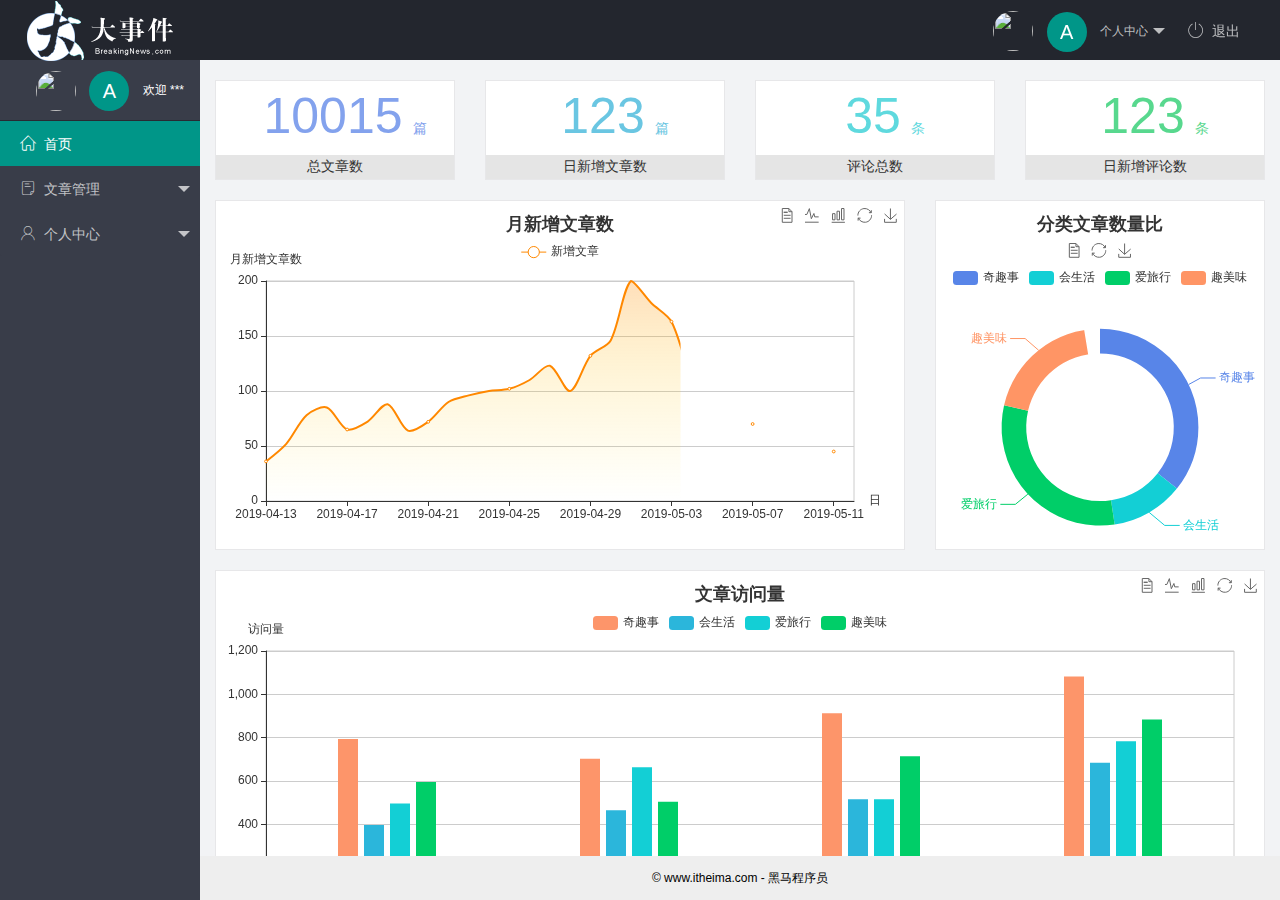
==== index.html @ 40bdc954 "init project" ====
<!DOCTYPE html>
<html lang="en">
  <head>
    <meta charset="UTF-8" />
    <meta name="viewport" content="width=device-width, initial-scale=1.0" />
    <title>后台主页</title>
    <!-- 导入 layui 的样式表 -->
    <link rel="stylesheet" href="/assets/lib/layui/css/layui.css" />
    <!-- 导入第三方图标库 -->
    <link rel="stylesheet" href="/assets/fonts/iconfont.css" />
    <!-- 导入自己的样式表 -->
    <link rel="stylesheet" href="/assets/css/index.css" />
  </head>
  <body class="layui-layout-body">
    <div class="layui-layout layui-layout-admin">
      <div class="layui-header">
        <div class="layui-logo">
          <img src="/assets/images/logo.png" alt="" />
        </div>
        <!-- 头部区域（可配合layui已有的水平导航） -->
        <ul class="layui-nav layui-layout-right">
          <li class="layui-nav-item">
            <a href="javascript:;" class="userinfo">
              <img src="http://t.cn/RCzsdCq" class="layui-nav-img" />
              <span class="text-avatar">A</span>
              个人中心
            </a>
            <dl class="layui-nav-child">
              <dd><a href="">基本资料</a></dd>
              <dd><a href="">更换头像</a></dd>
              <dd><a href="">重置密码</a></dd>
            </dl>
          </li>
          <li class="layui-nav-item">
            <a href=""><span class="iconfont icon-tuichu"></span>退出</a>
          </li>
        </ul>
      </div>

      <div class="layui-side layui-bg-black">
        <div class="layui-side-scroll">
          <div class="userinfo">
            <img src="http://t.cn/RCzsdCq" class="layui-nav-img" />
            <span class="text-avatar">A</span>
            <span id="welcome">欢迎 ***</span>
          </div>
          <!-- 左侧导航区域（可配合layui已有的垂直导航） -->
          <ul class="layui-nav layui-nav-tree" lay-shrink="all">
            <li class="layui-nav-item layui-this">
              <a href="/home/dashboard.html" target="fm"><span class="iconfont icon-home"></span>首页</a>
            </li>
            <li class="layui-nav-item">
              <a class="" href="javascript:;"><span class="iconfont icon-16"></span>文章管理</a>
              <dl class="layui-nav-child">
                <dd>
                  <a href="javascript:;"><i class="layui-icon layui-icon-app"></i>文章类别</a>
                </dd>
                <dd>
                  <a href="javascript:;"><i class="layui-icon layui-icon-app"></i>文章列表</a>
                </dd>
                <dd>
                  <a href="javascript:;"><i class="layui-icon layui-icon-app"></i>发布文章</a>
                </dd>
              </dl>
            </li>
            <li class="layui-nav-item">
              <a href="javascript:;"><span class="iconfont icon-user"></span>个人中心</a>
              <dl class="layui-nav-child">
                <dd>
                  <a href="javascript:;"><i class="layui-icon layui-icon-app"></i>基本资料</a>
                </dd>
                <dd>
                  <a href="javascript:;"><i class="layui-icon layui-icon-app"></i>更换头像</a>
                </dd>
                <dd>
                  <a href="javascript:;"><i class="layui-icon layui-icon-app"></i>重置密码</a>
                </dd>
              </dl>
            </li>
          </ul>
        </div>
      </div>

      <div class="layui-body">
        <!-- 内容主体区域 -->
        <iframe name="fm" src="/home/dashboard.html" frameborder="0"></iframe>
      </div>

      <div class="layui-footer">
        <!-- 底部固定区域 -->
        © www.itheima.com - 黑马程序员
      </div>
    </div>
    <!-- 导入 layui 的JS文件 -->
    <script src="/assets/lib/layui/layui.all.js"></script>
  </body>
</html>
---- assets/lib/layui/css/layui.css ----
/** layui-v2.5.5 MIT License By https://www.layui.com */
 .layui-inline,img{display:inline-block;vertical-align:middle}h1,h2,h3,h4,h5,h6{font-weight:400}.layui-edge,.layui-header,.layui-inline,.layui-main{position:relative}.layui-body,.layui-edge,.layui-elip{overflow:hidden}.layui-btn,.layui-edge,.layui-inline,img{vertical-align:middle}.layui-btn,.layui-disabled,.layui-icon,.layui-unselect{-moz-user-select:none;-webkit-user-select:none;-ms-user-select:none}.layui-elip,.layui-form-checkbox span,.layui-form-pane .layui-form-label{text-overflow:ellipsis;white-space:nowrap}.layui-breadcrumb,.layui-tree-btnGroup{visibility:hidden}blockquote,body,button,dd,div,dl,dt,form,h1,h2,h3,h4,h5,h6,input,li,ol,p,pre,td,textarea,th,ul{margin:0;padding:0;-webkit-tap-highlight-color:rgba(0,0,0,0)}a:active,a:hover{outline:0}img{border:none}li{list-style:none}table{border-collapse:collapse;border-spacing:0}h4,h5,h6{font-size:100%}button,input,optgroup,option,select,textarea{font-family:inherit;font-size:inherit;font-style:inherit;font-weight:inherit;outline:0}pre{white-space:pre-wrap;white-space:-moz-pre-wrap;white-space:-pre-wrap;white-space:-o-pre-wrap;word-wrap:break-word}body{line-height:24px;font:14px Helvetica Neue,Helvetica,PingFang SC,Tahoma,Arial,sans-serif}hr{height:1px;margin:10px 0;border:0;clear:both}a{color:#333;text-decoration:none}a:hover{color:#777}a cite{font-style:normal;*cursor:pointer}.layui-border-box,.layui-border-box *{box-sizing:border-box}.layui-box,.layui-box *{box-sizing:content-box}.layui-clear{clear:both;*zoom:1}.layui-clear:after{content:'\20';clear:both;*zoom:1;display:block;height:0}.layui-inline{*display:inline;*zoom:1}.layui-edge{display:inline-block;width:0;height:0;border-width:6px;border-style:dashed;border-color:transparent}.layui-edge-top{top:-4px;border-bottom-color:#999;border-bottom-style:solid}.layui-edge-right{border-left-color:#999;border-left-style:solid}.layui-edge-bottom{top:2px;border-top-color:#999;border-top-style:solid}.layui-edge-left{border-right-color:#999;border-right-style:solid}.layui-disabled,.layui-disabled:hover{color:#d2d2d2!important;cursor:not-allowed!important}.layui-circle{border-radius:100%}.layui-show{display:block!important}.layui-hide{display:none!important}@font-face{font-family:layui-icon;src:url(../font/iconfont.eot?v=250);src:url(../font/iconfont.eot?v=250#iefix) format('embedded-opentype'),url(../font/iconfont.woff2?v=250) format('woff2'),url(../font/iconfont.woff?v=250) format('woff'),url(../font/iconfont.ttf?v=250) format('truetype'),url(../font/iconfont.svg?v=250#layui-icon) format('svg')}.layui-icon{font-family:layui-icon!important;font-size:16px;font-style:normal;-webkit-font-smoothing:antialiased;-moz-osx-font-smoothing:grayscale}.layui-icon-reply-fill:before{content:"\e611"}.layui-icon-set-fill:before{content:"\e614"}.layui-icon-menu-fill:before{content:"\e60f"}.layui-icon-search:before{content:"\e615"}.layui-icon-share:before{content:"\e641"}.layui-icon-set-sm:before{content:"\e620"}.layui-icon-engine:before{content:"\e628"}.layui-icon-close:before{content:"\1006"}.layui-icon-close-fill:before{content:"\1007"}.layui-icon-chart-screen:before{content:"\e629"}.layui-icon-star:before{content:"\e600"}.layui-icon-circle-dot:before{content:"\e617"}.layui-icon-chat:before{content:"\e606"}.layui-icon-release:before{content:"\e609"}.layui-icon-list:before{content:"\e60a"}.layui-icon-chart:before{content:"\e62c"}.layui-icon-ok-circle:before{content:"\1005"}.layui-icon-layim-theme:before{content:"\e61b"}.layui-icon-table:before{content:"\e62d"}.layui-icon-right:before{content:"\e602"}.layui-icon-left:before{content:"\e603"}.layui-icon-cart-simple:before{content:"\e698"}.layui-icon-face-cry:before{content:"\e69c"}.layui-icon-face-smile:before{content:"\e6af"}.layui-icon-survey:before{content:"\e6b2"}.layui-icon-tree:before{content:"\e62e"}.layui-icon-upload-circle:before{content:"\e62f"}.layui-icon-add-circle:before{content:"\e61f"}.layui-icon-download-circle:before{content:"\e601"}.layui-icon-templeate-1:before{content:"\e630"}.layui-icon-util:before{content:"\e631"}.layui-icon-face-surprised:before{content:"\e664"}.layui-icon-edit:before{content:"\e642"}.layui-icon-speaker:before{content:"\e645"}.layui-icon-down:before{content:"\e61a"}.layui-icon-file:before{content:"\e621"}.layui-icon-layouts:before{content:"\e632"}.layui-icon-rate-half:before{content:"\e6c9"}.layui-icon-add-circle-fine:before{content:"\e608"}.layui-icon-prev-circle:before{content:"\e633"}.layui-icon-read:before{content:"\e705"}.layui-icon-404:before{content:"\e61c"}.layui-icon-carousel:before{content:"\e634"}.layui-icon-help:before{content:"\e607"}.layui-icon-code-circle:before{content:"\e635"}.layui-icon-water:before{content:"\e636"}.layui-icon-username:before{content:"\e66f"}.layui-icon-find-fill:before{content:"\e670"}.layui-icon-about:before{content:"\e60b"}.layui-icon-location:before{content:"\e715"}.layui-icon-up:before{content:"\e619"}.layui-icon-pause:before{content:"\e651"}.layui-icon-date:before{content:"\e637"}.layui-icon-layim-uploadfile:before{content:"\e61d"}.layui-icon-delete:before{content:"\e640"}.layui-icon-play:before{content:"\e652"}.layui-icon-top:before{content:"\e604"}.layui-icon-friends:before{content:"\e612"}.layui-icon-refresh-3:before{content:"\e9aa"}.layui-icon-ok:before{content:"\e605"}.layui-icon-layer:before{content:"\e638"}.layui-icon-face-smile-fine:before{content:"\e60c"}.layui-icon-dollar:before{content:"\e659"}.layui-icon-group:before{content:"\e613"}.layui-icon-layim-download:before{content:"\e61e"}.layui-icon-picture-fine:before{content:"\e60d"}.layui-icon-link:before{content:"\e64c"}.layui-icon-diamond:before{content:"\e735"}.layui-icon-log:before{content:"\e60e"}.layui-icon-rate-solid:before{content:"\e67a"}.layui-icon-fonts-del:before{content:"\e64f"}.layui-icon-unlink:before{content:"\e64d"}.layui-icon-fonts-clear:before{content:"\e639"}.layui-icon-triangle-r:before{content:"\e623"}.layui-icon-circle:before{content:"\e63f"}.layui-icon-radio:before{content:"\e643"}.layui-icon-align-center:before{content:"\e647"}.layui-icon-align-right:before{content:"\e648"}.layui-icon-align-left:before{content:"\e649"}.layui-icon-loading-1:before{content:"\e63e"}.layui-icon-return:before{content:"\e65c"}.layui-icon-fonts-strong:before{content:"\e62b"}.layui-icon-upload:before{content:"\e67c"}.layui-icon-dialogue:before{content:"\e63a"}.layui-icon-video:before{content:"\e6ed"}.layui-icon-headset:before{content:"\e6fc"}.layui-icon-cellphone-fine:before{content:"\e63b"}.layui-icon-add-1:before{content:"\e654"}.layui-icon-face-smile-b:before{content:"\e650"}.layui-icon-fonts-html:before{content:"\e64b"}.layui-icon-form:before{content:"\e63c"}.layui-icon-cart:before{content:"\e657"}.layui-icon-camera-fill:before{content:"\e65d"}.layui-icon-tabs:before{content:"\e62a"}.layui-icon-fonts-code:before{content:"\e64e"}.layui-icon-fire:before{content:"\e756"}.layui-icon-set:before{content:"\e716"}.layui-icon-fonts-u:before{content:"\e646"}.layui-icon-triangle-d:before{content:"\e625"}.layui-icon-tips:before{content:"\e702"}.layui-icon-picture:before{content:"\e64a"}.layui-icon-more-vertical:before{content:"\e671"}.layui-icon-flag:before{content:"\e66c"}.layui-icon-loading:before{content:"\e63d"}.layui-icon-fonts-i:before{content:"\e644"}.layui-icon-refresh-1:before{content:"\e666"}.layui-icon-rmb:before{content:"\e65e"}.layui-icon-home:before{content:"\e68e"}.layui-icon-user:before{content:"\e770"}.layui-icon-notice:before{content:"\e667"}.layui-icon-login-weibo:before{content:"\e675"}.layui-icon-voice:before{content:"\e688"}.layui-icon-upload-drag:before{content:"\e681"}.layui-icon-login-qq:before{content:"\e676"}.layui-icon-snowflake:before{content:"\e6b1"}.layui-icon-file-b:before{content:"\e655"}.layui-icon-template:before{content:"\e663"}.layui-icon-auz:before{content:"\e672"}.layui-icon-console:before{content:"\e665"}.layui-icon-app:before{content:"\e653"}.layui-icon-prev:before{content:"\e65a"}.layui-icon-website:before{content:"\e7ae"}.layui-icon-next:before{content:"\e65b"}.layui-icon-component:before{content:"\e857"}.layui-icon-more:before{content:"\e65f"}.layui-icon-login-wechat:before{content:"\e677"}.layui-icon-shrink-right:before{content:"\e668"}.layui-icon-spread-left:before{content:"\e66b"}.layui-icon-camera:before{content:"\e660"}.layui-icon-note:before{content:"\e66e"}.layui-icon-refresh:before{content:"\e669"}.layui-icon-female:before{content:"\e661"}.layui-icon-male:before{content:"\e662"}.layui-icon-password:before{content:"\e673"}.layui-icon-senior:before{content:"\e674"}.layui-icon-theme:before{content:"\e66a"}.layui-icon-tread:before{content:"\e6c5"}.layui-icon-praise:before{content:"\e6c6"}.layui-icon-star-fill:before{content:"\e658"}.layui-icon-rate:before{content:"\e67b"}.layui-icon-template-1:before{content:"\e656"}.layui-icon-vercode:before{content:"\e679"}.layui-icon-cellphone:before{content:"\e678"}.layui-icon-screen-full:before{content:"\e622"}.layui-icon-screen-restore:before{content:"\e758"}.layui-icon-cols:before{content:"\e610"}.layui-icon-export:before{content:"\e67d"}.layui-icon-print:before{content:"\e66d"}.layui-icon-slider:before{content:"\e714"}.layui-icon-addition:before{content:"\e624"}.layui-icon-subtraction:before{content:"\e67e"}.layui-icon-service:before{content:"\e626"}.layui-icon-transfer:before{content:"\e691"}.layui-main{width:1140px;margin:0 auto}.layui-header{z-index:1000;height:60px}.layui-header a:hover{transition:all .5s;-webkit-transition:all .5s}.layui-side{position:fixed;left:0;top:0;bottom:0;z-index:999;width:200px;overflow-x:hidden}.layui-side-scroll{position:relative;width:220px;height:100%;overflow-x:hidden}.layui-body{position:absolute;left:200px;right:0;top:0;bottom:0;z-index:998;width:auto;overflow-y:auto;box-sizing:border-box}.layui-layout-body{overflow:hidden}.layui-layout-admin .layui-header{background-color:#23262E}.layui-layout-admin .layui-side{top:60px;width:200px;overflow-x:hidden}.layui-layout-admin .layui-body{position:fixed;top:60px;bottom:44px}.layui-layout-admin .layui-main{width:auto;margin:0 15px}.layui-layout-admin .layui-footer{position:fixed;left:200px;right:0;bottom:0;height:44px;line-height:44px;padding:0 15px;background-color:#eee}.layui-layout-admin .layui-logo{position:absolute;left:0;top:0;width:200px;height:100%;line-height:60px;text-align:center;color:#009688;font-size:16px}.layui-layout-admin .layui-header .layui-nav{background:0 0}.layui-layout-left{position:absolute!important;left:200px;top:0}.layui-layout-right{position:absolute!important;right:0;top:0}.layui-container{position:relative;margin:0 auto;padding:0 15px;box-sizing:border-box}.layui-fluid{position:relative;margin:0 auto;padding:0 15px}.layui-row:after,.layui-row:before{content:'';display:block;clear:both}.layui-col-lg1,.layui-col-lg10,.layui-col-lg11,.layui-col-lg12,.layui-col-lg2,.layui-col-lg3,.layui-col-lg4,.layui-col-lg5,.layui-col-lg6,.layui-col-lg7,.layui-col-lg8,.layui-col-lg9,.layui-col-md1,.layui-col-md10,.layui-col-md11,.layui-col-md12,.layui-col-md2,.layui-col-md3,.layui-col-md4,.layui-col-md5,.layui-col-md6,.layui-col-md7,.layui-col-md8,.layui-col-md9,.layui-col-sm1,.layui-col-sm10,.layui-col-sm11,.layui-col-sm12,.layui-col-sm2,.layui-col-sm3,.layui-col-sm4,.layui-col-sm5,.layui-col-sm6,.layui-col-sm7,.layui-col-sm8,.layui-col-sm9,.layui-col-xs1,.layui-col-xs10,.layui-col-xs11,.layui-col-xs12,.layui-col-xs2,.layui-col-xs3,.layui-col-xs4,.layui-col-xs5,.layui-col-xs6,.layui-col-xs7,.layui-col-xs8,.layui-col-xs9{position:relative;display:block;box-sizing:border-box}.layui-col-xs1,.layui-col-xs10,.layui-col-xs11,.layui-col-xs12,.layui-col-xs2,.layui-col-xs3,.layui-col-xs4,.layui-col-xs5,.layui-col-xs6,.layui-col-xs7,.layui-col-xs8,.layui-col-xs9{float:left}.layui-col-xs1{width:8.33333333%}.layui-col-xs2{width:16.66666667%}.layui-col-xs3{width:25%}.layui-col-xs4{width:33.33333333%}.layui-col-xs5{width:41.66666667%}.layui-col-xs6{width:50%}.layui-col-xs7{width:58.33333333%}.layui-col-xs8{width:66.66666667%}.layui-col-xs9{width:75%}.layui-col-xs10{width:83.33333333%}.layui-col-xs11{width:91.66666667%}.layui-col-xs12{width:100%}.layui-col-xs-offset1{margin-left:8.33333333%}.layui-col-xs-offset2{margin-left:16.66666667%}.layui-col-xs-offset3{margin-left:25%}.layui-col-xs-offset4{margin-left:33.33333333%}.layui-col-xs-offset5{margin-left:41.66666667%}.layui-col-xs-offset6{margin-left:50%}.layui-col-xs-offset7{margin-left:58.33333333%}.layui-col-xs-offset8{margin-left:66.66666667%}.layui-col-xs-offset9{margin-left:75%}.layui-col-xs-offset10{margin-left:83.33333333%}.layui-col-xs-offset11{margin-left:91.66666667%}.layui-col-xs-offset12{margin-left:100%}@media screen and (max-width:768px){.layui-hide-xs{display:none!important}.layui-show-xs-block{display:block!important}.layui-show-xs-inline{display:inline!important}.layui-show-xs-inline-block{display:inline-block!important}}@media screen and (min-width:768px){.layui-container{width:750px}.layui-hide-sm{display:none!important}.layui-show-sm-block{display:block!important}.layui-show-sm-inline{display:inline!important}.layui-show-sm-inline-block{display:inline-block!important}.layui-col-sm1,.layui-col-sm10,.layui-col-sm11,.layui-col-sm12,.layui-col-sm2,.layui-col-sm3,.layui-col-sm4,.layui-col-sm5,.layui-col-sm6,.layui-col-sm7,.layui-col-sm8,.layui-col-sm9{float:left}.layui-col-sm1{width:8.33333333%}.layui-col-sm2{width:16.66666667%}.layui-col-sm3{width:25%}.layui-col-sm4{width:33.33333333%}.layui-col-sm5{width:41.66666667%}.layui-col-sm6{width:50%}.layui-col-sm7{width:58.33333333%}.layui-col-sm8{width:66.66666667%}.layui-col-sm9{width:75%}.layui-col-sm10{width:83.33333333%}.layui-col-sm11{width:91.66666667%}.layui-col-sm12{width:100%}.layui-col-sm-offset1{margin-left:8.33333333%}.layui-col-sm-offset2{margin-left:16.66666667%}.layui-col-sm-offset3{margin-left:25%}.layui-col-sm-offset4{margin-left:33.33333333%}.layui-col-sm-offset5{margin-left:41.66666667%}.layui-col-sm-offset6{margin-left:50%}.layui-col-sm-offset7{margin-left:58.33333333%}.layui-col-sm-offset8{margin-left:66.66666667%}.layui-col-sm-offset9{margin-left:75%}.layui-col-sm-offset10{margin-left:83.33333333%}.layui-col-sm-offset11{margin-left:91.66666667%}.layui-col-sm-offset12{margin-left:100%}}@media screen and (min-width:992px){.layui-container{width:970px}.layui-hide-md{display:none!important}.layui-show-md-block{display:block!important}.layui-show-md-inline{display:inline!important}.layui-show-md-inline-block{display:inline-block!important}.layui-col-md1,.layui-col-md10,.layui-col-md11,.layui-col-md12,.layui-col-md2,.layui-col-md3,.layui-col-md4,.layui-col-md5,.layui-col-md6,.layui-col-md7,.layui-col-md8,.layui-col-md9{float:left}.layui-col-md1{width:8.33333333%}.layui-col-md2{width:16.66666667%}.layui-col-md3{width:25%}.layui-col-md4{width:33.33333333%}.layui-col-md5{width:41.66666667%}.layui-col-md6{width:50%}.layui-col-md7{width:58.33333333%}.layui-col-md8{width:66.66666667%}.layui-col-md9{width:75%}.layui-col-md10{width:83.33333333%}.layui-col-md11{width:91.66666667%}.layui-col-md12{width:100%}.layui-col-md-offset1{margin-left:8.33333333%}.layui-col-md-offset2{margin-left:16.66666667%}.layui-col-md-offset3{margin-left:25%}.layui-col-md-offset4{margin-left:33.33333333%}.layui-col-md-offset5{margin-left:41.66666667%}.layui-col-md-offset6{margin-left:50%}.layui-col-md-offset7{margin-left:58.33333333%}.layui-col-md-offset8{margin-left:66.66666667%}.layui-col-md-offset9{margin-left:75%}.layui-col-md-offset10{margin-left:83.33333333%}.layui-col-md-offset11{margin-left:91.66666667%}.layui-col-md-offset12{margin-left:100%}}@media screen and (min-width:1200px){.layui-container{width:1170px}.layui-hide-lg{display:none!important}.layui-show-lg-block{display:block!important}.layui-show-lg-inline{display:inline!important}.layui-show-lg-inline-block{display:inline-block!important}.layui-col-lg1,.layui-col-lg10,.layui-col-lg11,.layui-col-lg12,.layui-col-lg2,.layui-col-lg3,.layui-col-lg4,.layui-col-lg5,.layui-col-lg6,.layui-col-lg7,.layui-col-lg8,.layui-col-lg9{float:left}.layui-col-lg1{width:8.33333333%}.layui-col-lg2{width:16.66666667%}.layui-col-lg3{width:25%}.layui-col-lg4{width:33.33333333%}.layui-col-lg5{width:41.66666667%}.layui-col-lg6{width:50%}.layui-col-lg7{width:58.33333333%}.layui-col-lg8{width:66.66666667%}.layui-col-lg9{width:75%}.layui-col-lg10{width:83.33333333%}.layui-col-lg11{width:91.66666667%}.layui-col-lg12{width:100%}.layui-col-lg-offset1{margin-left:8.33333333%}.layui-col-lg-offset2{margin-left:16.66666667%}.layui-col-lg-offset3{margin-left:25%}.layui-col-lg-offset4{margin-left:33.33333333%}.layui-col-lg-offset5{margin-left:41.66666667%}.layui-col-lg-offset6{margin-left:50%}.layui-col-lg-offset7{margin-left:58.33333333%}.layui-col-lg-offset8{margin-left:66.66666667%}.layui-col-lg-offset9{margin-left:75%}.layui-col-lg-offset10{margin-left:83.33333333%}.layui-col-lg-offset11{margin-left:91.66666667%}.layui-col-lg-offset12{margin-left:100%}}.layui-col-space1{margin:-.5px}.layui-col-space1>*{padding:.5px}.layui-col-space3{margin:-1.5px}.layui-col-space3>*{padding:1.5px}.layui-col-space5{margin:-2.5px}.layui-col-space5>*{padding:2.5px}.layui-col-space8{margin:-3.5px}.layui-col-space8>*{padding:3.5px}.layui-col-space10{margin:-5px}.layui-col-space10>*{padding:5px}.layui-col-space12{margin:-6px}.layui-col-space12>*{padding:6px}.layui-col-space15{margin:-7.5px}.layui-col-space15>*{padding:7.5px}.layui-col-space18{margin:-9px}.layui-col-space18>*{padding:9px}.layui-col-space20{margin:-10px}.layui-col-space20>*{padding:10px}.layui-col-space22{margin:-11px}.layui-col-space22>*{padding:11px}.layui-col-space25{margin:-12.5px}.layui-col-space25>*{padding:12.5px}.layui-col-space30{margin:-15px}.layui-col-space30>*{padding:15px}.layui-btn,.layui-input,.layui-select,.layui-textarea,.layui-upload-button{outline:0;-webkit-appearance:none;transition:all .3s;-webkit-transition:all .3s;box-sizing:border-box}.layui-elem-quote{margin-bottom:10px;padding:15px;line-height:22px;border-left:5px solid #009688;border-radius:0 2px 2px 0;background-color:#f2f2f2}.layui-quote-nm{border-style:solid;border-width:1px 1px 1px 5px;background:0 0}.layui-elem-field{margin-bottom:10px;padding:0;border-width:1px;border-style:solid}.layui-elem-field legend{margin-left:20px;padding:0 10px;font-size:20px;font-weight:300}.layui-field-title{margin:10px 0 20px;border-width:1px 0 0}.layui-field-box{padding:10px 15px}.layui-field-title .layui-field-box{padding:10px 0}.layui-progress{position:relative;height:6px;border-radius:20px;background-color:#e2e2e2}.layui-progress-bar{position:absolute;left:0;top:0;width:0;max-width:100%;height:6px;border-radius:20px;text-align:right;background-color:#5FB878;transition:all .3s;-webkit-transition:all .3s}.layui-progress-big,.layui-progress-big .layui-progress-bar{height:18px;line-height:18px}.layui-progress-text{position:relative;top:-20px;line-height:18px;font-size:12px;color:#666}.layui-progress-big .layui-progress-text{position:static;padding:0 10px;color:#fff}.layui-collapse{border-width:1px;border-style:solid;border-radius:2px}.layui-colla-content,.layui-colla-item{border-top-width:1px;border-top-style:solid}.layui-colla-item:first-child{border-top:none}.layui-colla-title{position:relative;height:42px;line-height:42px;padding:0 15px 0 35px;color:#333;background-color:#f2f2f2;cursor:pointer;font-size:14px;overflow:hidden}.layui-colla-content{display:none;padding:10px 15px;line-height:22px;color:#666}.layui-colla-icon{position:absolute;left:15px;top:0;font-size:14px}.layui-card{margin-bottom:15px;border-radius:2px;background-color:#fff;box-shadow:0 1px 2px 0 rgba(0,0,0,.05)}.layui-card:last-child{margin-bottom:0}.layui-card-header{position:relative;height:42px;line-height:42px;padding:0 15px;border-bottom:1px solid #f6f6f6;color:#333;border-radius:2px 2px 0 0;font-size:14px}.layui-bg-black,.layui-bg-blue,.layui-bg-cyan,.layui-bg-green,.layui-bg-orange,.layui-bg-red{color:#fff!important}.layui-card-body{position:relative;padding:10px 15px;line-height:24px}.layui-card-body[pad15]{padding:15px}.layui-card-body[pad20]{padding:20px}.layui-card-body .layui-table{margin:5px 0}.layui-card .layui-tab{margin:0}.layui-panel-window{position:relative;padding:15px;border-radius:0;border-top:5px solid #E6E6E6;background-color:#fff}.layui-auxiliar-moving{position:fixed;left:0;right:0;top:0;bottom:0;width:100%;height:100%;background:0 0;z-index:9999999999}.layui-form-label,.layui-form-mid,.layui-form-select,.layui-input-block,.layui-input-inline,.layui-textarea{position:relative}.layui-bg-red{background-color:#FF5722!important}.layui-bg-orange{background-color:#FFB800!important}.layui-bg-green{background-color:#009688!important}.layui-bg-cyan{background-color:#2F4056!important}.layui-bg-blue{background-color:#1E9FFF!important}.layui-bg-black{background-color:#393D49!important}.layui-bg-gray{background-color:#eee!important;color:#666!important}.layui-badge-rim,.layui-colla-content,.layui-colla-item,.layui-collapse,.layui-elem-field,.layui-form-pane .layui-form-item[pane],.layui-form-pane .layui-form-label,.layui-input,.layui-layedit,.layui-layedit-tool,.layui-quote-nm,.layui-select,.layui-tab-bar,.layui-tab-card,.layui-tab-title,.layui-tab-title .layui-this:after,.layui-textarea{border-color:#e6e6e6}.layui-timeline-item:before,hr{background-color:#e6e6e6}.layui-text{line-height:22px;font-size:14px;color:#666}.layui-text h1,.layui-text h2,.layui-text h3{font-weight:500;color:#333}.layui-text h1{font-size:30px}.layui-text h2{font-size:24px}.layui-text h3{font-size:18px}.layui-text a:not(.layui-btn){color:#01AAED}.layui-text a:not(.layui-btn):hover{text-decoration:underline}.layui-text ul{padding:5px 0 5px 15px}.layui-text ul li{margin-top:5px;list-style-type:disc}.layui-text em,.layui-word-aux{color:#999!important;padding:0 5px!important}.layui-btn{display:inline-block;height:38px;line-height:38px;padding:0 18px;background-color:#009688;color:#fff;white-space:nowrap;text-align:center;font-size:14px;border:none;border-radius:2px;cursor:pointer}.layui-btn:hover{opacity:.8;filter:alpha(opacity=80);color:#fff}.layui-btn:active{opacity:1;filter:alpha(opacity=100)}.layui-btn+.layui-btn{margin-left:10px}.layui-btn-container{font-size:0}.layui-btn-container .layui-btn{margin-right:10px;margin-bottom:10px}.layui-btn-container .layui-btn+.layui-btn{margin-left:0}.layui-table .layui-btn-container .layui-btn{margin-bottom:9px}.layui-btn-radius{border-radius:100px}.layui-btn .layui-icon{margin-right:3px;font-size:18px;vertical-align:bottom;vertical-align:middle\9}.layui-btn-primary{border:1px solid #C9C9C9;background-color:#fff;color:#555}.layui-btn-primary:hover{border-color:#009688;color:#333}.layui-btn-normal{background-color:#1E9FFF}.layui-btn-warm{background-color:#FFB800}.layui-btn-danger{background-color:#FF5722}.layui-btn-checked{background-color:#5FB878}.layui-btn-disabled,.layui-btn-disabled:active,.layui-btn-disabled:hover{border:1px solid #e6e6e6;background-color:#FBFBFB;color:#C9C9C9;cursor:not-allowed;opacity:1}.layui-btn-lg{height:44px;line-height:44px;padding:0 25px;font-size:16px}.layui-btn-sm{height:30px;line-height:30px;padding:0 10px;font-size:12px}.layui-btn-sm i{font-size:16px!important}.layui-btn-xs{height:22px;line-height:22px;padding:0 5px;font-size:12px}.layui-btn-xs i{font-size:14px!important}.layui-btn-group{display:inline-block;vertical-align:middle;font-size:0}.layui-btn-group .layui-btn{margin-left:0!important;margin-right:0!important;border-left:1px solid rgba(255,255,255,.5);border-radius:0}.layui-btn-group .layui-btn-primary{border-left:none}.layui-btn-group .layui-btn-primary:hover{border-color:#C9C9C9;color:#009688}.layui-btn-group .layui-btn:first-child{border-left:none;border-radius:2px 0 0 2px}.layui-btn-group .layui-btn-primary:first-child{border-left:1px solid #c9c9c9}.layui-btn-group .layui-btn:last-child{border-radius:0 2px 2px 0}.layui-btn-group .layui-btn+.layui-btn{margin-left:0}.layui-btn-group+.layui-btn-group{margin-left:10px}.layui-btn-fluid{width:100%}.layui-input,.layui-select,.layui-textarea{height:38px;line-height:1.3;line-height:38px\9;border-width:1px;border-style:solid;background-color:#fff;border-radius:2px}.layui-input::-webkit-input-placeholder,.layui-select::-webkit-input-placeholder,.layui-textarea::-webkit-input-placeholder{line-height:1.3}.layui-input,.layui-textarea{display:block;width:100%;padding-left:10px}.layui-input:hover,.layui-textarea:hover{border-color:#D2D2D2!important}.layui-input:focus,.layui-textarea:focus{border-color:#C9C9C9!important}.layui-textarea{min-height:100px;height:auto;line-height:20px;padding:6px 10px;resize:vertical}.layui-select{padding:0 10px}.layui-form input[type=checkbox],.layui-form input[type=radio],.layui-form select{display:none}.layui-form [lay-ignore]{display:initial}.layui-form-item{margin-bottom:15px;clear:both;*zoom:1}.layui-form-item:after{content:'\20';clear:both;*zoom:1;display:block;height:0}.layui-form-label{float:left;display:block;padding:9px 15px;width:80px;font-weight:400;line-height:20px;text-align:right}.layui-form-label-col{display:block;float:none;padding:9px 0;line-height:20px;text-align:left}.layui-form-item .layui-inline{margin-bottom:5px;margin-right:10px}.layui-input-block{margin-left:110px;min-height:36px}.layui-input-inline{display:inline-block;vertical-align:middle}.layui-form-item .layui-input-inline{float:left;width:190px;margin-right:10px}.layui-form-text .layui-input-inline{width:auto}.layui-form-mid{float:left;display:block;padding:9px 0!important;line-height:20px;margin-right:10px}.layui-form-danger+.layui-form-select .layui-input,.layui-form-danger:focus{border-color:#FF5722!important}.layui-form-select .layui-input{padding-right:30px;cursor:pointer}.layui-form-select .layui-edge{position:absolute;right:10px;top:50%;margin-top:-3px;cursor:pointer;border-width:6px;border-top-color:#c2c2c2;border-top-style:solid;transition:all .3s;-webkit-transition:all .3s}.layui-form-select dl{display:none;position:absolute;left:0;top:42px;padding:5px 0;z-index:899;min-width:100%;border:1px solid #d2d2d2;max-height:300px;overflow-y:auto;background-color:#fff;border-radius:2px;box-shadow:0 2px 4px rgba(0,0,0,.12);box-sizing:border-box}.layui-form-select dl dd,.layui-form-select dl dt{padding:0 10px;line-height:36px;white-space:nowrap;overflow:hidden;text-overflow:ellipsis}.layui-form-select dl dt{font-size:12px;color:#999}.layui-form-select dl dd{cursor:pointer}.layui-form-select dl dd:hover{background-color:#f2f2f2;-webkit-transition:.5s all;transition:.5s all}.layui-form-select .layui-select-group dd{padding-left:20px}.layui-form-select dl dd.layui-select-tips{padding-left:10px!important;color:#999}.layui-form-select dl dd.layui-this{background-color:#5FB878;color:#fff}.layui-form-checkbox,.layui-form-select dl dd.layui-disabled{background-color:#fff}.layui-form-selected dl{display:block}.layui-form-checkbox,.layui-form-checkbox *,.layui-form-switch{display:inline-block;vertical-align:middle}.layui-form-selected .layui-edge{margin-top:-9px;-webkit-transform:rotate(180deg);transform:rotate(180deg);margin-top:-3px\9}:root .layui-form-selected .layui-edge{margin-top:-9px\0/IE9}.layui-form-selectup dl{top:auto;bottom:42px}.layui-select-none{margin:5px 0;text-align:center;color:#999}.layui-select-disabled .layui-disabled{border-color:#eee!important}.layui-select-disabled .layui-edge{border-top-color:#d2d2d2}.layui-form-checkbox{position:relative;height:30px;line-height:30px;margin-right:10px;padding-right:30px;cursor:pointer;font-size:0;-webkit-transition:.1s linear;transition:.1s linear;box-sizing:border-box}.layui-form-checkbox span{padding:0 10px;height:100%;font-size:14px;border-radius:2px 0 0 2px;background-color:#d2d2d2;color:#fff;overflow:hidden}.layui-form-checkbox:hover span{background-color:#c2c2c2}.layui-form-checkbox i{position:absolute;right:0;top:0;width:30px;height:28px;border:1px solid #d2d2d2;border-left:none;border-radius:0 2px 2px 0;color:#fff;font-size:20px;text-align:center}.layui-form-checkbox:hover i{border-color:#c2c2c2;color:#c2c2c2}.layui-form-checked,.layui-form-checked:hover{border-color:#5FB878}.layui-form-checked span,.layui-form-checked:hover span{background-color:#5FB878}.layui-form-checked i,.layui-form-checked:hover i{color:#5FB878}.layui-form-item .layui-form-checkbox{margin-top:4px}.layui-form-checkbox[lay-skin=primary]{height:auto!important;line-height:normal!important;min-width:18px;min-height:18px;border:none!important;margin-right:0;padding-left:28px;padding-right:0;background:0 0}.layui-form-checkbox[lay-skin=primary] span{padding-left:0;padding-right:15px;line-height:18px;background:0 0;color:#666}.layui-form-checkbox[lay-skin=primary] i{right:auto;left:0;width:16px;height:16px;line-height:16px;border:1px solid #d2d2d2;font-size:12px;border-radius:2px;background-color:#fff;-webkit-transition:.1s linear;transition:.1s linear}.layui-form-checkbox[lay-skin=primary]:hover i{border-color:#5FB878;color:#fff}.layui-form-checked[lay-skin=primary] i{border-color:#5FB878!important;background-color:#5FB878;color:#fff}.layui-checkbox-disbaled[lay-skin=primary] span{background:0 0!important;color:#c2c2c2}.layui-checkbox-disbaled[lay-skin=primary]:hover i{border-color:#d2d2d2}.layui-form-item .layui-form-checkbox[lay-skin=primary]{margin-top:10px}.layui-form-switch{position:relative;height:22px;line-height:22px;min-width:35px;padding:0 5px;margin-top:8px;border:1px solid #d2d2d2;border-radius:20px;cursor:pointer;background-color:#fff;-webkit-transition:.1s linear;transition:.1s linear}.layui-form-switch i{position:absolute;left:5px;top:3px;width:16px;height:16px;border-radius:20px;background-color:#d2d2d2;-webkit-transition:.1s linear;transition:.1s linear}.layui-form-switch em{position:relative;top:0;width:25px;margin-left:21px;padding:0!important;text-align:center!important;color:#999!important;font-style:normal!important;font-size:12px}.layui-form-onswitch{border-color:#5FB878;background-color:#5FB878}.layui-checkbox-disbaled,.layui-checkbox-disbaled i{border-color:#e2e2e2!important}.layui-form-onswitch i{left:100%;margin-left:-21px;background-color:#fff}.layui-form-onswitch em{margin-left:5px;margin-right:21px;color:#fff!important}.layui-checkbox-disbaled span{background-color:#e2e2e2!important}.layui-checkbox-disbaled:hover i{color:#fff!important}[lay-radio]{display:none}.layui-form-radio,.layui-form-radio *{display:inline-block;vertical-align:middle}.layui-form-radio{line-height:28px;margin:6px 10px 0 0;padding-right:10px;cursor:pointer;font-size:0}.layui-form-radio *{font-size:14px}.layui-form-radio>i{margin-right:8px;font-size:22px;color:#c2c2c2}.layui-form-radio>i:hover,.layui-form-radioed>i{color:#5FB878}.layui-radio-disbaled>i{color:#e2e2e2!important}.layui-form-pane .layui-form-label{width:110px;padding:8px 15px;height:38px;line-height:20px;border-width:1px;border-style:solid;border-radius:2px 0 0 2px;text-align:center;background-color:#FBFBFB;overflow:hidden;box-sizing:border-box}.layui-form-pane .layui-input-inline{margin-left:-1px}.layui-form-pane .layui-input-block{margin-left:110px;left:-1px}.layui-form-pane .layui-input{border-radius:0 2px 2px 0}.layui-form-pane .layui-form-text .layui-form-label{float:none;width:100%;border-radius:2px;box-sizing:border-box;text-align:left}.layui-form-pane .layui-form-text .layui-input-inline{display:block;margin:0;top:-1px;clear:both}.layui-form-pane .layui-form-text .layui-input-block{margin:0;left:0;top:-1px}.layui-form-pane .layui-form-text .layui-textarea{min-height:100px;border-radius:0 0 2px 2px}.layui-form-pane .layui-form-checkbox{margin:4px 0 4px 10px}.layui-form-pane .layui-form-radio,.layui-form-pane .layui-form-switch{margin-top:6px;margin-left:10px}.layui-form-pane .layui-form-item[pane]{position:relative;border-width:1px;border-style:solid}.layui-form-pane .layui-form-item[pane] .layui-form-label{position:absolute;left:0;top:0;height:100%;border-width:0 1px 0 0}.layui-form-pane .layui-form-item[pane] .layui-input-inline{margin-left:110px}@media screen and (max-width:450px){.layui-form-item .layui-form-label{text-overflow:ellipsis;overflow:hidden;white-space:nowrap}.layui-form-item .layui-inline{display:block;margin-right:0;margin-bottom:20px;clear:both}.layui-form-item .layui-inline:after{content:'\20';clear:both;display:block;height:0}.layui-form-item .layui-input-inline{display:block;float:none;left:-3px;width:auto;margin:0 0 10px 112px}.layui-form-item .layui-input-inline+.layui-form-mid{margin-left:110px;top:-5px;padding:0}.layui-form-item .layui-form-checkbox{margin-right:5px;margin-bottom:5px}}.layui-layedit{border-width:1px;border-style:solid;border-radius:2px}.layui-layedit-tool{padding:3px 5px;border-bottom-width:1px;border-bottom-style:solid;font-size:0}.layedit-tool-fixed{position:fixed;top:0;border-top:1px solid #e2e2e2}.layui-layedit-tool .layedit-tool-mid,.layui-layedit-tool .layui-icon{display:inline-block;vertical-align:middle;text-align:center;font-size:14px}.layui-layedit-tool .layui-icon{position:relative;width:32px;height:30px;line-height:30px;margin:3px 5px;color:#777;cursor:pointer;border-radius:2px}.layui-layedit-tool .layui-icon:hover{color:#393D49}.layui-layedit-tool .layui-icon:active{color:#000}.layui-layedit-tool .layedit-tool-active{background-color:#e2e2e2;color:#000}.layui-layedit-tool .layui-disabled,.layui-layedit-tool .layui-disabled:hover{color:#d2d2d2;cursor:not-allowed}.layui-layedit-tool .layedit-tool-mid{width:1px;height:18px;margin:0 10px;background-color:#d2d2d2}.layedit-tool-html{width:50px!important;font-size:30px!important}.layedit-tool-b,.layedit-tool-code,.layedit-tool-help{font-size:16px!important}.layedit-tool-d,.layedit-tool-face,.layedit-tool-image,.layedit-tool-unlink{font-size:18px!important}.layedit-tool-image input{position:absolute;font-size:0;left:0;top:0;width:100%;height:100%;opacity:.01;filter:Alpha(opacity=1);cursor:pointer}.layui-layedit-iframe iframe{display:block;width:100%}#LAY_layedit_code{overflow:hidden}.layui-laypage{display:inline-block;*display:inline;*zoom:1;vertical-align:middle;margin:10px 0;font-size:0}.layui-laypage>a:first-child,.layui-laypage>a:first-child em{border-radius:2px 0 0 2px}.layui-laypage>a:last-child,.layui-laypage>a:last-child em{border-radius:0 2px 2px 0}.layui-laypage>:first-child{margin-left:0!important}.layui-laypage>:last-child{margin-right:0!important}.layui-laypage a,.layui-laypage button,.layui-laypage input,.layui-laypage select,.layui-laypage span{border:1px solid #e2e2e2}.layui-laypage a,.layui-laypage span{display:inline-block;*display:inline;*zoom:1;vertical-align:middle;padding:0 15px;height:28px;line-height:28px;margin:0 -1px 5px 0;background-color:#fff;color:#333;font-size:12px}.layui-flow-more a *,.layui-laypage input,.layui-table-view select[lay-ignore]{display:inline-block}.layui-laypage a:hover{color:#009688}.layui-laypage em{font-style:normal}.layui-laypage .layui-laypage-spr{color:#999;font-weight:700}.layui-laypage a{text-decoration:none}.layui-laypage .layui-laypage-curr{position:relative}.layui-laypage .layui-laypage-curr em{position:relative;color:#fff}.layui-laypage .layui-laypage-curr .layui-laypage-em{position:absolute;left:-1px;top:-1px;padding:1px;width:100%;height:100%;background-color:#009688}.layui-laypage-em{border-radius:2px}.layui-laypage-next em,.layui-laypage-prev em{font-family:Sim sun;font-size:16px}.layui-laypage .layui-laypage-count,.layui-laypage .layui-laypage-limits,.layui-laypage .layui-laypage-refresh,.layui-laypage .layui-laypage-skip{margin-left:10px;margin-right:10px;padding:0;border:none}.layui-laypage .layui-laypage-limits,.layui-laypage .layui-laypage-refresh{vertical-align:top}.layui-laypage .layui-laypage-refresh i{font-size:18px;cursor:pointer}.layui-laypage select{height:22px;padding:3px;border-radius:2px;cursor:pointer}.layui-laypage .layui-laypage-skip{height:30px;line-height:30px;color:#999}.layui-laypage button,.layui-laypage input{height:30px;line-height:30px;border-radius:2px;vertical-align:top;background-color:#fff;box-sizing:border-box}.layui-laypage input{width:40px;margin:0 10px;padding:0 3px;text-align:center}.layui-laypage input:focus,.layui-laypage select:focus{border-color:#009688!important}.layui-laypage button{margin-left:10px;padding:0 10px;cursor:pointer}.layui-table,.layui-table-view{margin:10px 0}.layui-flow-more{margin:10px 0;text-align:center;color:#999;font-size:14px}.layui-flow-more a{height:32px;line-height:32px}.layui-flow-more a *{vertical-align:top}.layui-flow-more a cite{padding:0 20px;border-radius:3px;background-color:#eee;color:#333;font-style:normal}.layui-flow-more a cite:hover{opacity:.8}.layui-flow-more a i{font-size:30px;color:#737383}.layui-table{width:100%;background-color:#fff;color:#666}.layui-table tr{transition:all .3s;-webkit-transition:all .3s}.layui-table th{text-align:left;font-weight:400}.layui-table tbody tr:hover,.layui-table thead tr,.layui-table-click,.layui-table-header,.layui-table-hover,.layui-table-mend,.layui-table-patch,.layui-table-tool,.layui-table-total,.layui-table-total tr,.layui-table[lay-even] tr:nth-child(even){background-color:#f2f2f2}.layui-table td,.layui-table th,.layui-table-col-set,.layui-table-fixed-r,.layui-table-grid-down,.layui-table-header,.layui-table-page,.layui-table-tips-main,.layui-table-tool,.layui-table-total,.layui-table-view,.layui-table[lay-skin=line],.layui-table[lay-skin=row]{border-width:1px;border-style:solid;border-color:#e6e6e6}.layui-table td,.layui-table th{position:relative;padding:9px 15px;min-height:20px;line-height:20px;font-size:14px}.layui-table[lay-skin=line] td,.layui-table[lay-skin=line] th{border-width:0 0 1px}.layui-table[lay-skin=row] td,.layui-table[lay-skin=row] th{border-width:0 1px 0 0}.layui-table[lay-skin=nob] td,.layui-table[lay-skin=nob] th{border:none}.layui-table img{max-width:100px}.layui-table[lay-size=lg] td,.layui-table[lay-size=lg] th{padding:15px 30px}.layui-table-view .layui-table[lay-size=lg] .layui-table-cell{height:40px;line-height:40px}.layui-table[lay-size=sm] td,.layui-table[lay-size=sm] th{font-size:12px;padding:5px 10px}.layui-table-view .layui-table[lay-size=sm] .layui-table-cell{height:20px;line-height:20px}.layui-table[lay-data]{display:none}.layui-table-box{position:relative;overflow:hidden}.layui-table-view .layui-table{position:relative;width:auto;margin:0}.layui-table-view .layui-table[lay-skin=line]{border-width:0 1px 0 0}.layui-table-view .layui-table[lay-skin=row]{border-width:0 0 1px}.layui-table-view .layui-table td,.layui-table-view .layui-table th{padding:5px 0;border-top:none;border-left:none}.layui-table-view .layui-table th.layui-unselect .layui-table-cell span{cursor:pointer}.layui-table-view .layui-table td{cursor:default}.layui-table-view .layui-table td[data-edit=text]{cursor:text}.layui-table-view .layui-form-checkbox[lay-skin=primary] i{width:18px;height:18px}.layui-table-view .layui-form-radio{line-height:0;padding:0}.layui-table-view .layui-form-radio>i{margin:0;font-size:20px}.layui-table-init{position:absolute;left:0;top:0;width:100%;height:100%;text-align:center;z-index:110}.layui-table-init .layui-icon{position:absolute;left:50%;top:50%;margin:-15px 0 0 -15px;font-size:30px;color:#c2c2c2}.layui-table-header{border-width:0 0 1px;overflow:hidden}.layui-table-header .layui-table{margin-bottom:-1px}.layui-table-tool .layui-inline[lay-event]{position:relative;width:26px;height:26px;padding:5px;line-height:16px;margin-right:10px;text-align:center;color:#333;border:1px solid #ccc;cursor:pointer;-webkit-transition:.5s all;transition:.5s all}.layui-table-tool .layui-inline[lay-event]:hover{border:1px solid #999}.layui-table-tool-temp{padding-right:120px}.layui-table-tool-self{position:absolute;right:17px;top:10px}.layui-table-tool .layui-table-tool-self .layui-inline[lay-event]{margin:0 0 0 10px}.layui-table-tool-panel{position:absolute;top:29px;left:-1px;padding:5px 0;min-width:150px;min-height:40px;border:1px solid #d2d2d2;text-align:left;overflow-y:auto;background-color:#fff;box-shadow:0 2px 4px rgba(0,0,0,.12)}.layui-table-cell,.layui-table-tool-panel li{overflow:hidden;text-overflow:ellipsis;white-space:nowrap}.layui-table-tool-panel li{padding:0 10px;line-height:30px;-webkit-transition:.5s all;transition:.5s all}.layui-table-tool-panel li .layui-form-checkbox[lay-skin=primary]{width:100%;padding-left:28px}.layui-table-tool-panel li:hover{background-color:#f2f2f2}.layui-table-tool-panel li .layui-form-checkbox[lay-skin=primary] i{position:absolute;left:0;top:0}.layui-table-tool-panel li .layui-form-checkbox[lay-skin=primary] span{padding:0}.layui-table-tool .layui-table-tool-self .layui-table-tool-panel{left:auto;right:-1px}.layui-table-col-set{position:absolute;right:0;top:0;width:20px;height:100%;border-width:0 0 0 1px;background-color:#fff}.layui-table-sort{width:10px;height:20px;margin-left:5px;cursor:pointer!important}.layui-table-sort .layui-edge{position:absolute;left:5px;border-width:5px}.layui-table-sort .layui-table-sort-asc{top:3px;border-top:none;border-bottom-style:solid;border-bottom-color:#b2b2b2}.layui-table-sort .layui-table-sort-asc:hover{border-bottom-color:#666}.layui-table-sort .layui-table-sort-desc{bottom:5px;border-bottom:none;border-top-style:solid;border-top-color:#b2b2b2}.layui-table-sort .layui-table-sort-desc:hover{border-top-color:#666}.layui-table-sort[lay-sort=asc] .layui-table-sort-asc{border-bottom-color:#000}.layui-table-sort[lay-sort=desc] .layui-table-sort-desc{border-top-color:#000}.layui-table-cell{height:28px;line-height:28px;padding:0 15px;position:relative;box-sizing:border-box}.layui-table-cell .layui-form-checkbox[lay-skin=primary]{top:-1px;padding:0}.layui-table-cell .layui-table-link{color:#01AAED}.laytable-cell-checkbox,.laytable-cell-numbers,.laytable-cell-radio,.laytable-cell-space{padding:0;text-align:center}.layui-table-body{position:relative;overflow:auto;margin-right:-1px;margin-bottom:-1px}.layui-table-body .layui-none{line-height:26px;padding:15px;text-align:center;color:#999}.layui-table-fixed{position:absolute;left:0;top:0;z-index:101}.layui-table-fixed .layui-table-body{overflow:hidden}.layui-table-fixed-l{box-shadow:0 -1px 8px rgba(0,0,0,.08)}.layui-table-fixed-r{left:auto;right:-1px;border-width:0 0 0 1px;box-shadow:-1px 0 8px rgba(0,0,0,.08)}.layui-table-fixed-r .layui-table-header{position:relative;overflow:visible}.layui-table-mend{position:absolute;right:-49px;top:0;height:100%;width:50px}.layui-table-tool{position:relative;z-index:890;width:100%;min-height:50px;line-height:30px;padding:10px 15px;border-width:0 0 1px}.layui-table-tool .layui-btn-container{margin-bottom:-10px}.layui-table-page,.layui-table-total{border-width:1px 0 0;margin-bottom:-1px;overflow:hidden}.layui-table-page{position:relative;width:100%;padding:7px 7px 0;height:41px;font-size:12px;white-space:nowrap}.layui-table-page>div{height:26px}.layui-table-page .layui-laypage{margin:0}.layui-table-page .layui-laypage a,.layui-table-page .layui-laypage span{height:26px;line-height:26px;margin-bottom:10px;border:none;background:0 0}.layui-table-page .layui-laypage a,.layui-table-page .layui-laypage span.layui-laypage-curr{padding:0 12px}.layui-table-page .layui-laypage span{margin-left:0;padding:0}.layui-table-page .layui-laypage .layui-laypage-prev{margin-left:-7px!important}.layui-table-page .layui-laypage .layui-laypage-curr .layui-laypage-em{left:0;top:0;padding:0}.layui-table-page .layui-laypage button,.layui-table-page .layui-laypage input{height:26px;line-height:26px}.layui-table-page .layui-laypage input{width:40px}.layui-table-page .layui-laypage button{padding:0 10px}.layui-table-page select{height:18px}.layui-table-patch .layui-table-cell{padding:0;width:30px}.layui-table-edit{position:absolute;left:0;top:0;width:100%;height:100%;padding:0 14px 1px;border-radius:0;box-shadow:1px 1px 20px rgba(0,0,0,.15)}.layui-table-edit:focus{border-color:#5FB878!important}select.layui-table-edit{padding:0 0 0 10px;border-color:#C9C9C9}.layui-table-view .layui-form-checkbox,.layui-table-view .layui-form-radio,.layui-table-view .layui-form-switch{top:0;margin:0;box-sizing:content-box}.layui-table-view .layui-form-checkbox{top:-1px;height:26px;line-height:26px}.layui-table-view .layui-form-checkbox i{height:26px}.layui-table-grid .layui-table-cell{overflow:visible}.layui-table-grid-down{position:absolute;top:0;right:0;width:26px;height:100%;padding:5px 0;border-width:0 0 0 1px;text-align:center;background-color:#fff;color:#999;cursor:pointer}.layui-table-grid-down .layui-icon{position:absolute;top:50%;left:50%;margin:-8px 0 0 -8px}.layui-table-grid-down:hover{background-color:#fbfbfb}body .layui-table-tips .layui-layer-content{background:0 0;padding:0;box-shadow:0 1px 6px rgba(0,0,0,.12)}.layui-table-tips-main{margin:-44px 0 0 -1px;max-height:150px;padding:8px 15px;font-size:14px;overflow-y:scroll;background-color:#fff;color:#666}.layui-table-tips-c{position:absolute;right:-3px;top:-13px;width:20px;height:20px;padding:3px;cursor:pointer;background-color:#666;border-radius:50%;color:#fff}.layui-table-tips-c:hover{background-color:#777}.layui-table-tips-c:before{position:relative;right:-2px}.layui-upload-file{display:none!important;opacity:.01;filter:Alpha(opacity=1)}.layui-upload-drag,.layui-upload-form,.layui-upload-wrap{display:inline-block}.layui-upload-list{margin:10px 0}.layui-upload-choose{padding:0 10px;color:#999}.layui-upload-drag{position:relative;padding:30px;border:1px dashed #e2e2e2;background-color:#fff;text-align:center;cursor:pointer;color:#999}.layui-upload-drag .layui-icon{font-size:50px;color:#009688}.layui-upload-drag[lay-over]{border-color:#009688}.layui-upload-iframe{position:absolute;width:0;height:0;border:0;visibility:hidden}.layui-upload-wrap{position:relative;vertical-align:middle}.layui-upload-wrap .layui-upload-file{display:block!important;position:absolute;left:0;top:0;z-index:10;font-size:100px;width:100%;height:100%;opacity:.01;filter:Alpha(opacity=1);cursor:pointer}.layui-transfer-active,.layui-transfer-box{display:inline-block;vertical-align:middle}.layui-transfer-box,.layui-transfer-header,.layui-transfer-search{border-width:0;border-style:solid;border-color:#e6e6e6}.layui-transfer-box{position:relative;border-width:1px;width:200px;height:360px;border-radius:2px;background-color:#fff}.layui-transfer-box .layui-form-checkbox{width:100%;margin:0!important}.layui-transfer-header{height:38px;line-height:38px;padding:0 10px;border-bottom-width:1px}.layui-transfer-search{position:relative;padding:10px;border-bottom-width:1px}.layui-transfer-search .layui-input{height:32px;padding-left:30px;font-size:12px}.layui-transfer-search .layui-icon-search{position:absolute;left:20px;top:50%;margin-top:-8px;color:#666}.layui-transfer-active{margin:0 15px}.layui-transfer-active .layui-btn{display:block;margin:0;padding:0 15px;background-color:#5FB878;border-color:#5FB878;color:#fff}.layui-transfer-active .layui-btn-disabled{background-color:#FBFBFB;border-color:#e6e6e6;color:#C9C9C9}.layui-transfer-active .layui-btn:first-child{margin-bottom:15px}.layui-transfer-active .layui-btn .layui-icon{margin:0;font-size:14px!important}.layui-transfer-data{padding:5px 0;overflow:auto}.layui-transfer-data li{height:32px;line-height:32px;padding:0 10px}.layui-transfer-data li:hover{background-color:#f2f2f2;transition:.5s all}.layui-transfer-data .layui-none{padding:15px 10px;text-align:center;color:#999}.layui-nav{position:relative;padding:0 20px;background-color:#393D49;color:#fff;border-radius:2px;font-size:0;box-sizing:border-box}.layui-nav *{font-size:14px}.layui-nav .layui-nav-item{position:relative;display:inline-block;*display:inline;*zoom:1;vertical-align:middle;line-height:60px}.layui-nav .layui-nav-item a{display:block;padding:0 20px;color:#fff;color:rgba(255,255,255,.7);transition:all .3s;-webkit-transition:all .3s}.layui-nav .layui-this:after,.layui-nav-bar,.layui-nav-tree .layui-nav-itemed:after{position:absolute;left:0;top:0;width:0;height:5px;background-color:#5FB878;transition:all .2s;-webkit-transition:all .2s}.layui-nav-bar{z-index:1000}.layui-nav .layui-nav-item a:hover,.layui-nav .layui-this a{color:#fff}.layui-nav .layui-this:after{content:'';top:auto;bottom:0;width:100%}.layui-nav-img{width:30px;height:30px;margin-right:10px;border-radius:50%}.layui-nav .layui-nav-more{content:'';width:0;height:0;border-style:solid dashed dashed;border-color:#fff transparent transparent;overflow:hidden;cursor:pointer;transition:all .2s;-webkit-transition:all .2s;position:absolute;top:50%;right:3px;margin-top:-3px;border-width:6px;border-top-color:rgba(255,255,255,.7)}.layui-nav .layui-nav-mored,.layui-nav-itemed>a .layui-nav-more{margin-top:-9px;border-style:dashed dashed solid;border-color:transparent transparent #fff}.layui-nav-child{display:none;position:absolute;left:0;top:65px;min-width:100%;line-height:36px;padding:5px 0;box-shadow:0 2px 4px rgba(0,0,0,.12);border:1px solid #d2d2d2;background-color:#fff;z-index:100;border-radius:2px;white-space:nowrap}.layui-nav .layui-nav-child a{color:#333}.layui-nav .layui-nav-child a:hover{background-color:#f2f2f2;color:#000}.layui-nav-child dd{position:relative}.layui-nav .layui-nav-child dd.layui-this a,.layui-nav-child dd.layui-this{background-color:#5FB878;color:#fff}.layui-nav-child dd.layui-this:after{display:none}.layui-nav-tree{width:200px;padding:0}.layui-nav-tree .layui-nav-item{display:block;width:100%;line-height:45px}.layui-nav-tree .layui-nav-item a{position:relative;height:45px;line-height:45px;text-overflow:ellipsis;overflow:hidden;white-space:nowrap}.layui-nav-tree .layui-nav-item a:hover{background-color:#4E5465}.layui-nav-tree .layui-nav-bar{width:5px;height:0;background-color:#009688}.layui-nav-tree .layui-nav-child dd.layui-this,.layui-nav-tree .layui-nav-child dd.layui-this a,.layui-nav-tree .layui-this,.layui-nav-tree .layui-this>a,.layui-nav-tree .layui-this>a:hover{background-color:#009688;color:#fff}.layui-nav-tree .layui-this:after{display:none}.layui-nav-itemed>a,.layui-nav-tree .layui-nav-title a,.layui-nav-tree .layui-nav-title a:hover{color:#fff!important}.layui-nav-tree .layui-nav-child{position:relative;z-index:0;top:0;border:none;box-shadow:none}.layui-nav-tree .layui-nav-child a{height:40px;line-height:40px;color:#fff;color:rgba(255,255,255,.7)}.layui-nav-tree .layui-nav-child,.layui-nav-tree .layui-nav-child a:hover{background:0 0;color:#fff}.layui-nav-tree .layui-nav-more{right:10px}.layui-nav-itemed>.layui-nav-child{display:block;padding:0;background-color:rgba(0,0,0,.3)!important}.layui-nav-itemed>.layui-nav-child>.layui-this>.layui-nav-child{display:block}.layui-nav-side{position:fixed;top:0;bottom:0;left:0;overflow-x:hidden;z-index:999}.layui-bg-blue .layui-nav-bar,.layui-bg-blue .layui-nav-itemed:after,.layui-bg-blue .layui-this:after{background-color:#93D1FF}.layui-bg-blue .layui-nav-child dd.layui-this{background-color:#1E9FFF}.layui-bg-blue .layui-nav-itemed>a,.layui-nav-tree.layui-bg-blue .layui-nav-title a,.layui-nav-tree.layui-bg-blue .layui-nav-title a:hover{background-color:#007DDB!important}.layui-breadcrumb{font-size:0}.layui-breadcrumb>*{font-size:14px}.layui-breadcrumb a{color:#999!important}.layui-breadcrumb a:hover{color:#5FB878!important}.layui-breadcrumb a cite{color:#666;font-style:normal}.layui-breadcrumb span[lay-separator]{margin:0 10px;color:#999}.layui-tab{margin:10px 0;text-align:left!important}.layui-tab[overflow]>.layui-tab-title{overflow:hidden}.layui-tab-title{position:relative;left:0;height:40px;white-space:nowrap;font-size:0;border-bottom-width:1px;border-bottom-style:solid;transition:all .2s;-webkit-transition:all .2s}.layui-tab-title li{display:inline-block;*display:inline;*zoom:1;vertical-align:middle;font-size:14px;transition:all .2s;-webkit-transition:all .2s;position:relative;line-height:40px;min-width:65px;padding:0 15px;text-align:center;cursor:pointer}.layui-tab-title li a{display:block}.layui-tab-title .layui-this{color:#000}.layui-tab-title .layui-this:after{position:absolute;left:0;top:0;content:'';width:100%;height:41px;border-width:1px;border-style:solid;border-bottom-color:#fff;border-radius:2px 2px 0 0;box-sizing:border-box;pointer-events:none}.layui-tab-bar{position:absolute;right:0;top:0;z-index:10;width:30px;height:39px;line-height:39px;border-width:1px;border-style:solid;border-radius:2px;text-align:center;background-color:#fff;cursor:pointer}.layui-tab-bar .layui-icon{position:relative;display:inline-block;top:3px;transition:all .3s;-webkit-transition:all .3s}.layui-tab-item{display:none}.layui-tab-more{padding-right:30px;height:auto!important;white-space:normal!important}.layui-tab-more li.layui-this:after{border-bottom-color:#e2e2e2;border-radius:2px}.layui-tab-more .layui-tab-bar .layui-icon{top:-2px;top:3px\9;-webkit-transform:rotate(180deg);transform:rotate(180deg)}:root .layui-tab-more .layui-tab-bar .layui-icon{top:-2px\0/IE9}.layui-tab-content{padding:10px}.layui-tab-title li .layui-tab-close{position:relative;display:inline-block;width:18px;height:18px;line-height:20px;margin-left:8px;top:1px;text-align:center;font-size:14px;color:#c2c2c2;transition:all .2s;-webkit-transition:all .2s}.layui-tab-title li .layui-tab-close:hover{border-radius:2px;background-color:#FF5722;color:#fff}.layui-tab-brief>.layui-tab-title .layui-this{color:#009688}.layui-tab-brief>.layui-tab-more li.layui-this:after,.layui-tab-brief>.layui-tab-title .layui-this:after{border:none;border-radius:0;border-bottom:2px solid #5FB878}.layui-tab-brief[overflow]>.layui-tab-title .layui-this:after{top:-1px}.layui-tab-card{border-width:1px;border-style:solid;border-radius:2px;box-shadow:0 2px 5px 0 rgba(0,0,0,.1)}.layui-tab-card>.layui-tab-title{background-color:#f2f2f2}.layui-tab-card>.layui-tab-title li{margin-right:-1px;margin-left:-1px}.layui-tab-card>.layui-tab-title .layui-this{background-color:#fff}.layui-tab-card>.layui-tab-title .layui-this:after{border-top:none;border-width:1px;border-bottom-color:#fff}.layui-tab-card>.layui-tab-title .layui-tab-bar{height:40px;line-height:40px;border-radius:0;border-top:none;border-right:none}.layui-tab-card>.layui-tab-more .layui-this{background:0 0;color:#5FB878}.layui-tab-card>.layui-tab-more .layui-this:after{border:none}.layui-timeline{padding-left:5px}.layui-timeline-item{position:relative;padding-bottom:20px}.layui-timeline-axis{position:absolute;left:-5px;top:0;z-index:10;width:20px;height:20px;line-height:20px;background-color:#fff;color:#5FB878;border-radius:50%;text-align:center;cursor:pointer}.layui-timeline-axis:hover{color:#FF5722}.layui-timeline-item:before{content:'';position:absolute;left:5px;top:0;z-index:0;width:1px;height:100%}.layui-timeline-item:last-child:before{display:none}.layui-timeline-item:first-child:before{display:block}.layui-timeline-content{padding-left:25px}.layui-timeline-title{position:relative;margin-bottom:10px}.layui-badge,.layui-badge-dot,.layui-badge-rim{position:relative;display:inline-block;padding:0 6px;font-size:12px;text-align:center;background-color:#FF5722;color:#fff;border-radius:2px}.layui-badge{height:18px;line-height:18px}.layui-badge-dot{width:8px;height:8px;padding:0;border-radius:50%}.layui-badge-rim{height:18px;line-height:18px;border-width:1px;border-style:solid;background-color:#fff;color:#666}.layui-btn .layui-badge,.layui-btn .layui-badge-dot{margin-left:5px}.layui-nav .layui-badge,.layui-nav .layui-badge-dot{position:absolute;top:50%;margin:-8px 6px 0}.layui-tab-title .layui-badge,.layui-tab-title .layui-badge-dot{left:5px;top:-2px}.layui-carousel{position:relative;left:0;top:0;background-color:#f8f8f8}.layui-carousel>[carousel-item]{position:relative;width:100%;height:100%;overflow:hidden}.layui-carousel>[carousel-item]:before{position:absolute;content:'\e63d';left:50%;top:50%;width:100px;line-height:20px;margin:-10px 0 0 -50px;text-align:center;color:#c2c2c2;font-family:layui-icon!important;font-size:30px;font-style:normal;-webkit-font-smoothing:antialiased;-moz-osx-font-smoothing:grayscale}.layui-carousel>[carousel-item]>*{display:none;position:absolute;left:0;top:0;width:100%;height:100%;background-color:#f8f8f8;transition-duration:.3s;-webkit-transition-duration:.3s}.layui-carousel-updown>*{-webkit-transition:.3s ease-in-out up;transition:.3s ease-in-out up}.layui-carousel-arrow{display:none\9;opacity:0;position:absolute;left:10px;top:50%;margin-top:-18px;width:36px;height:36px;line-height:36px;text-align:center;font-size:20px;border:0;border-radius:50%;background-color:rgba(0,0,0,.2);color:#fff;-webkit-transition-duration:.3s;transition-duration:.3s;cursor:pointer}.layui-carousel-arrow[lay-type=add]{left:auto!important;right:10px}.layui-carousel:hover .layui-carousel-arrow[lay-type=add],.layui-carousel[lay-arrow=always] .layui-carousel-arrow[lay-type=add]{right:20px}.layui-carousel[lay-arrow=always] .layui-carousel-arrow{opacity:1;left:20px}.layui-carousel[lay-arrow=none] .layui-carousel-arrow{display:none}.layui-carousel-arrow:hover,.layui-carousel-ind ul:hover{background-color:rgba(0,0,0,.35)}.layui-carousel:hover .layui-carousel-arrow{display:block\9;opacity:1;left:20px}.layui-carousel-ind{position:relative;top:-35px;width:100%;line-height:0!important;text-align:center;font-size:0}.layui-carousel[lay-indicator=outside]{margin-bottom:30px}.layui-carousel[lay-indicator=outside] .layui-carousel-ind{top:10px}.layui-carousel[lay-indicator=outside] .layui-carousel-ind ul{background-color:rgba(0,0,0,.5)}.layui-carousel[lay-indicator=none] .layui-carousel-ind{display:none}.layui-carousel-ind ul{display:inline-block;padding:5px;background-color:rgba(0,0,0,.2);border-radius:10px;-webkit-transition-duration:.3s;transition-duration:.3s}.layui-carousel-ind li{display:inline-block;width:10px;height:10px;margin:0 3px;font-size:14px;background-color:#e2e2e2;background-color:rgba(255,255,255,.5);border-radius:50%;cursor:pointer;-webkit-transition-duration:.3s;transition-duration:.3s}.layui-carousel-ind li:hover{background-color:rgba(255,255,255,.7)}.layui-carousel-ind li.layui-this{background-color:#fff}.layui-carousel>[carousel-item]>.layui-carousel-next,.layui-carousel>[carousel-item]>.layui-carousel-prev,.layui-carousel>[carousel-item]>.layui-this{display:block}.layui-carousel>[carousel-item]>.layui-this{left:0}.layui-carousel>[carousel-item]>.layui-carousel-prev{left:-100%}.layui-carousel>[carousel-item]>.layui-carousel-next{left:100%}.layui-carousel>[carousel-item]>.layui-carousel-next.layui-carousel-left,.layui-carousel>[carousel-item]>.layui-carousel-prev.layui-carousel-right{left:0}.layui-carousel>[carousel-item]>.layui-this.layui-carousel-left{left:-100%}.layui-carousel>[carousel-item]>.layui-this.layui-carousel-right{left:100%}.layui-carousel[lay-anim=updown] .layui-carousel-arrow{left:50%!important;top:20px;margin:0 0 0 -18px}.layui-carousel[lay-anim=updown]>[carousel-item]>*,.layui-carousel[lay-anim=fade]>[carousel-item]>*{left:0!important}.layui-carousel[lay-anim=updown] .layui-carousel-arrow[lay-type=add]{top:auto!important;bottom:20px}.layui-carousel[lay-anim=updown] .layui-carousel-ind{position:absolute;top:50%;right:20px;width:auto;height:auto}.layui-carousel[lay-anim=updown] .layui-carousel-ind ul{padding:3px 5px}.layui-carousel[lay-anim=updown] .layui-carousel-ind li{display:block;margin:6px 0}.layui-carousel[lay-anim=updown]>[carousel-item]>.layui-this{top:0}.layui-carousel[lay-anim=updown]>[carousel-item]>.layui-carousel-prev{top:-100%}.layui-carousel[lay-anim=updown]>[carousel-item]>.layui-carousel-next{top:100%}.layui-carousel[lay-anim=updown]>[carousel-item]>.layui-carousel-next.layui-carousel-left,.layui-carousel[lay-anim=updown]>[carousel-item]>.layui-carousel-prev.layui-carousel-right{top:0}.layui-carousel[lay-anim=updown]>[carousel-item]>.layui-this.layui-carousel-left{top:-100%}.layui-carousel[lay-anim=updown]>[carousel-item]>.layui-this.layui-carousel-right{top:100%}.layui-carousel[lay-anim=fade]>[carousel-item]>.layui-carousel-next,.layui-carousel[lay-anim=fade]>[carousel-item]>.layui-carousel-prev{opacity:0}.layui-carousel[lay-anim=fade]>[carousel-item]>.layui-carousel-next.layui-carousel-left,.layui-carousel[lay-anim=fade]>[carousel-item]>.layui-carousel-prev.layui-carousel-right{opacity:1}.layui-carousel[lay-anim=fade]>[carousel-item]>.layui-this.layui-carousel-left,.layui-carousel[lay-anim=fade]>[carousel-item]>.layui-this.layui-carousel-right{opacity:0}.layui-fixbar{position:fixed;right:15px;bottom:15px;z-index:999999}.layui-fixbar li{width:50px;height:50px;line-height:50px;margin-bottom:1px;text-align:center;cursor:pointer;font-size:30px;background-color:#9F9F9F;color:#fff;border-radius:2px;opacity:.95}.layui-fixbar li:hover{opacity:.85}.layui-fixbar li:active{opacity:1}.layui-fixbar .layui-fixbar-top{display:none;font-size:40px}body .layui-util-face{border:none;background:0 0}body .layui-util-face .layui-layer-content{padding:0;background-color:#fff;color:#666;box-shadow:none}.layui-util-face .layui-layer-TipsG{display:none}.layui-util-face ul{position:relative;width:372px;padding:10px;border:1px solid #D9D9D9;background-color:#fff;box-shadow:0 0 20px rgba(0,0,0,.2)}.layui-util-face ul li{cursor:pointer;float:left;border:1px solid #e8e8e8;height:22px;width:26px;overflow:hidden;margin:-1px 0 0 -1px;padding:4px 2px;text-align:center}.layui-util-face ul li:hover{position:relative;z-index:2;border:1px solid #eb7350;background:#fff9ec}.layui-code{position:relative;margin:10px 0;padding:15px;line-height:20px;border:1px solid #ddd;border-left-width:6px;background-color:#F2F2F2;color:#333;font-family:Courier New;font-size:12px}.layui-rate,.layui-rate *{display:inline-block;vertical-align:middle}.layui-rate{padding:10px 5px 10px 0;font-size:0}.layui-rate li i.layui-icon{font-size:20px;color:#FFB800;margin-right:5px;transition:all .3s;-webkit-transition:all .3s}.layui-rate li i:hover{cursor:pointer;transform:scale(1.12);-webkit-transform:scale(1.12)}.layui-rate[readonly] li i:hover{cursor:default;transform:scale(1)}.layui-colorpicker{width:26px;height:26px;border:1px solid #e6e6e6;padding:5px;border-radius:2px;line-height:24px;display:inline-block;cursor:pointer;transition:all .3s;-webkit-transition:all .3s}.layui-colorpicker:hover{border-color:#d2d2d2}.layui-colorpicker.layui-colorpicker-lg{width:34px;height:34px;line-height:32px}.layui-colorpicker.layui-colorpicker-sm{width:24px;height:24px;line-height:22px}.layui-colorpicker.layui-colorpicker-xs{width:22px;height:22px;line-height:20px}.layui-colorpicker-trigger-bgcolor{display:block;background:url([data-uri]);border-radius:2px}.layui-colorpicker-trigger-span{display:block;height:100%;box-sizing:border-box;border:1px solid rgba(0,0,0,.15);border-radius:2px;text-align:center}.layui-colorpicker-trigger-i{display:inline-block;color:#FFF;font-size:12px}.layui-colorpicker-trigger-i.layui-icon-close{color:#999}.layui-colorpicker-main{position:absolute;z-index:66666666;width:280px;padding:7px;background:#FFF;border:1px solid #d2d2d2;border-radius:2px;box-shadow:0 2px 4px rgba(0,0,0,.12)}.layui-colorpicker-main-wrapper{height:180px;position:relative}.layui-colorpicker-basis{width:260px;height:100%;position:relative}.layui-colorpicker-basis-white{width:100%;height:100%;position:absolute;top:0;left:0;background:linear-gradient(90deg,#FFF,hsla(0,0%,100%,0))}.layui-colorpicker-basis-black{width:100%;height:100%;position:absolute;top:0;left:0;background:linear-gradient(0deg,#000,transparent)}.layui-colorpicker-basis-cursor{width:10px;height:10px;border:1px solid #FFF;border-radius:50%;position:absolute;top:-3px;right:-3px;cursor:pointer}.layui-colorpicker-side{position:absolute;top:0;right:0;width:12px;height:100%;background:linear-gradient(red,#FF0,#0F0,#0FF,#00F,#F0F,red)}.layui-colorpicker-side-slider{width:100%;height:5px;box-shadow:0 0 1px #888;box-sizing:border-box;background:#FFF;border-radius:1px;border:1px solid #f0f0f0;cursor:pointer;position:absolute;left:0}.layui-colorpicker-main-alpha{display:none;height:12px;margin-top:7px;background:url([data-uri])}.layui-colorpicker-alpha-bgcolor{height:100%;position:relative}.layui-colorpicker-alpha-slider{width:5px;height:100%;box-shadow:0 0 1px #888;box-sizing:border-box;background:#FFF;border-radius:1px;border:1px solid #f0f0f0;cursor:pointer;position:absolute;top:0}.layui-colorpicker-main-pre{padding-top:7px;font-size:0}.layui-colorpicker-pre{width:20px;height:20px;border-radius:2px;display:inline-block;margin-left:6px;margin-bottom:7px;cursor:pointer}.layui-colorpicker-pre:nth-child(11n+1){margin-left:0}.layui-colorpicker-pre-isalpha{background:url([data-uri])}.layui-colorpicker-pre.layui-this{box-shadow:0 0 3px 2px rgba(0,0,0,.15)}.layui-colorpicker-pre>div{height:100%;border-radius:2px}.layui-colorpicker-main-input{text-align:right;padding-top:7px}.layui-colorpicker-main-input .layui-btn-container .layui-btn{margin:0 0 0 10px}.layui-colorpicker-main-input div.layui-inline{float:left;margin-right:10px;font-size:14px}.layui-colorpicker-main-input input.layui-input{width:150px;height:30px;color:#666}.layui-slider{height:4px;background:#e2e2e2;border-radius:3px;position:relative;cursor:pointer}.layui-slider-bar{border-radius:3px;position:absolute;height:100%}.layui-slider-step{position:absolute;top:0;width:4px;height:4px;border-radius:50%;background:#FFF;-webkit-transform:translateX(-50%);transform:translateX(-50%)}.layui-slider-wrap{width:36px;height:36px;position:absolute;top:-16px;-webkit-transform:translateX(-50%);transform:translateX(-50%);z-index:10;text-align:center}.layui-slider-wrap-btn{width:12px;height:12px;border-radius:50%;background:#FFF;display:inline-block;vertical-align:middle;cursor:pointer;transition:.3s}.layui-slider-wrap:after{content:"";height:100%;display:inline-block;vertical-align:middle}.layui-slider-wrap-btn.layui-slider-hover,.layui-slider-wrap-btn:hover{transform:scale(1.2)}.layui-slider-wrap-btn.layui-disabled:hover{transform:scale(1)!important}.layui-slider-tips{position:absolute;top:-42px;z-index:66666666;white-space:nowrap;display:none;-webkit-transform:translateX(-50%);transform:translateX(-50%);color:#FFF;background:#000;border-radius:3px;height:25px;line-height:25px;padding:0 10px}.layui-slider-tips:after{content:'';position:absolute;bottom:-12px;left:50%;margin-left:-6px;width:0;height:0;border-width:6px;border-style:solid;border-color:#000 transparent transparent}.layui-slider-input{width:70px;height:32px;border:1px solid #e6e6e6;border-radius:3px;font-size:16px;line-height:32px;position:absolute;right:0;top:-15px}.layui-slider-input-btn{display:none;position:absolute;top:0;right:0;width:20px;height:100%;border-left:1px solid #d2d2d2}.layui-slider-input-btn i{cursor:pointer;position:absolute;right:0;bottom:0;width:20px;height:50%;font-size:12px;line-height:16px;text-align:center;color:#999}.layui-slider-input-btn i:first-child{top:0;border-bottom:1px solid #d2d2d2}.layui-slider-input-txt{height:100%;font-size:14px}.layui-slider-input-txt input{height:100%;border:none}.layui-slider-input-btn i:hover{color:#009688}.layui-slider-vertical{width:4px;margin-left:34px}.layui-slider-vertical .layui-slider-bar{width:4px}.layui-slider-vertical .layui-slider-step{top:auto;left:0;-webkit-transform:translateY(50%);transform:translateY(50%)}.layui-slider-vertical .layui-slider-wrap{top:auto;left:-16px;-webkit-transform:translateY(50%);transform:translateY(50%)}.layui-slider-vertical .layui-slider-tips{top:auto;left:2px}@media \0screen{.layui-slider-wrap-btn{margin-left:-20px}.layui-slider-vertical .layui-slider-wrap-btn{margin-left:0;margin-bottom:-20px}.layui-slider-vertical .layui-slider-tips{margin-left:-8px}.layui-slider>span{margin-left:8px}}.layui-tree{line-height:22px}.layui-tree .layui-form-checkbox{margin:0!important}.layui-tree-set{width:100%;position:relative}.layui-tree-pack{display:none;padding-left:20px;position:relative}.layui-tree-iconClick,.layui-tree-main{display:inline-block;vertical-align:middle}.layui-tree-line .layui-tree-pack{padding-left:27px}.layui-tree-line .layui-tree-set .layui-tree-set:after{content:'';position:absolute;top:14px;left:-9px;width:17px;height:0;border-top:1px dotted #c0c4cc}.layui-tree-entry{position:relative;padding:3px 0;height:20px;white-space:nowrap}.layui-tree-entry:hover{background-color:#eee}.layui-tree-line .layui-tree-entry:hover{background-color:rgba(0,0,0,0)}.layui-tree-line .layui-tree-entry:hover .layui-tree-txt{color:#999;text-decoration:underline;transition:.3s}.layui-tree-main{cursor:pointer;padding-right:10px}.layui-tree-line .layui-tree-set:before{content:'';position:absolute;top:0;left:-9px;width:0;height:100%;border-left:1px dotted #c0c4cc}.layui-tree-line .layui-tree-set.layui-tree-setLineShort:before{height:13px}.layui-tree-line .layui-tree-set.layui-tree-setHide:before{height:0}.layui-tree-iconClick{position:relative;height:20px;line-height:20px;margin:0 10px;color:#c0c4cc}.layui-tree-icon{height:12px;line-height:12px;width:12px;text-align:center;border:1px solid #c0c4cc}.layui-tree-iconClick .layui-icon{font-size:18px}.layui-tree-icon .layui-icon{font-size:12px;color:#666}.layui-tree-iconArrow{padding:0 5px}.layui-tree-iconArrow:after{content:'';position:absolute;left:4px;top:3px;z-index:100;width:0;height:0;border-width:5px;border-style:solid;border-color:transparent transparent transparent #c0c4cc;transition:.5s}.layui-tree-btnGroup,.layui-tree-editInput{position:relative;vertical-align:middle;display:inline-block}.layui-tree-spread>.layui-tree-entry>.layui-tree-iconClick>.layui-tree-iconArrow:after{transform:rotate(90deg) translate(3px,4px)}.layui-tree-txt{display:inline-block;vertical-align:middle;color:#555}.layui-tree-search{margin-bottom:15px;color:#666}.layui-tree-btnGroup .layui-icon{display:inline-block;vertical-align:middle;padding:0 2px;cursor:pointer}.layui-tree-btnGroup .layui-icon:hover{color:#999;transition:.3s}.layui-tree-entry:hover .layui-tree-btnGroup{visibility:visible}.layui-tree-editInput{height:20px;line-height:20px;padding:0 3px;border:none;background-color:rgba(0,0,0,.05)}.layui-tree-emptyText{text-align:center;color:#999}.layui-anim{-webkit-animation-duration:.3s;animation-duration:.3s;-webkit-animation-fill-mode:both;animation-fill-mode:both}.layui-anim.layui-icon{display:inline-block}.layui-anim-loop{-webkit-animation-iteration-count:infinite;animation-iteration-count:infinite}.layui-trans,.layui-trans a{transition:all .3s;-webkit-transition:all .3s}@-webkit-keyframes layui-rotate{from{-webkit-transform:rotate(0)}to{-webkit-transform:rotate(360deg)}}@keyframes layui-rotate{from{transform:rotate(0)}to{transform:rotate(360deg)}}.layui-anim-rotate{-webkit-animation-name:layui-rotate;animation-name:layui-rotate;-webkit-animation-duration:1s;animation-duration:1s;-webkit-animation-timing-function:linear;animation-timing-function:linear}@-webkit-keyframes layui-up{from{-webkit-transform:translate3d(0,100%,0);opacity:.3}to{-webkit-transform:translate3d(0,0,0);opacity:1}}@keyframes layui-up{from{transform:translate3d(0,100%,0);opacity:.3}to{transform:translate3d(0,0,0);opacity:1}}.layui-anim-up{-webkit-animation-name:layui-up;animation-name:layui-up}@-webkit-keyframes layui-upbit{from{-webkit-transform:translate3d(0,30px,0);opacity:.3}to{-webkit-transform:translate3d(0,0,0);opacity:1}}@keyframes layui-upbit{from{transform:translate3d(0,30px,0);opacity:.3}to{transform:translate3d(0,0,0);opacity:1}}.layui-anim-upbit{-webkit-animation-name:layui-upbit;animation-name:layui-upbit}@-webkit-keyframes layui-scale{0%{opacity:.3;-webkit-transform:scale(.5)}100%{opacity:1;-webkit-transform:scale(1)}}@keyframes layui-scale{0%{opacity:.3;-ms-transform:scale(.5);transform:scale(.5)}100%{opacity:1;-ms-transform:scale(1);transform:scale(1)}}.layui-anim-scale{-webkit-animation-name:layui-scale;animation-name:layui-scale}@-webkit-keyframes layui-scale-spring{0%{opacity:.5;-webkit-transform:scale(.5)}80%{opacity:.8;-webkit-transform:scale(1.1)}100%{opacity:1;-webkit-transform:scale(1)}}@keyframes layui-scale-spring{0%{opacity:.5;transform:scale(.5)}80%{opacity:.8;transform:scale(1.1)}100%{opacity:1;transform:scale(1)}}.layui-anim-scaleSpring{-webkit-animation-name:layui-scale-spring;animation-name:layui-scale-spring}@-webkit-keyframes layui-fadein{0%{opacity:0}100%{opacity:1}}@keyframes layui-fadein{0%{opacity:0}100%{opacity:1}}.layui-anim-fadein{-webkit-animation-name:layui-fadein;animation-name:layui-fadein}@-webkit-keyframes layui-fadeout{0%{opacity:1}100%{opacity:0}}@keyframes layui-fadeout{0%{opacity:1}100%{opacity:0}}.layui-anim-fadeout{-webkit-animation-name:layui-fadeout;animation-name:layui-fadeout}
---- assets/fonts/iconfont.css ----
@font-face {font-family: "iconfont";
  src: url('iconfont.eot?t=1576139966484'); /* IE9 */
  src: url('iconfont.eot?t=1576139966484#iefix') format('embedded-opentype'), /* IE6-IE8 */
  url('[data-uri]') format('woff2'),
  url('iconfont.woff?t=1576139966484') format('woff'),
  url('iconfont.ttf?t=1576139966484') format('truetype'), /* chrome, firefox, opera, Safari, Android, iOS 4.2+ */
  url('iconfont.svg?t=1576139966484#iconfont') format('svg'); /* iOS 4.1- */
}

.iconfont {
  font-family: "iconfont" !important;
  font-size: 16px;
  font-style: normal;
  -webkit-font-smoothing: antialiased;
  -moz-osx-font-smoothing: grayscale;
}

.icon-home:before {
  content: "\e6a9";
}

.icon-user:before {
  content: "\e614";
}

.icon-pinglun:before {
  content: "\e616";
}

.icon-tuichu:before {
  content: "\e865";
}

.icon-16:before {
  content: "\e615";
}
---- assets/css/index.css ----
.layui-footer {
  text-align: center;
  font-size: 12px;
}

.iconfont {
  margin-right: 8px;
}

.layui-icon {
  margin-right: 8px;
  margin-left: 20px;
}

iframe {
  width: 100%;
  height: 100%;
}

.layui-body {
  overflow: hidden;
}

a {
  transition: none !important;
}

.userinfo {
  height: 60px;
  line-height: 60px;
  text-align: center;
  font-size: 12px;
  user-select: none;
}

.layui-side-scroll .userinfo {
  border-bottom: 1px solid #282b33;
}

.layui-nav-img {
  width: 40px;
  height: 40px;
}

.text-avatar {
  display: inline-block;
  width: 40px;
  height: 40px;
  background-color: #009688;
  border-radius: 50%;
  line-height: 40px;
  text-align: center;
  font-size: 20px;
  color: #fff;
  position: relative;
  top: 4px;
  margin-right: 10px;
}
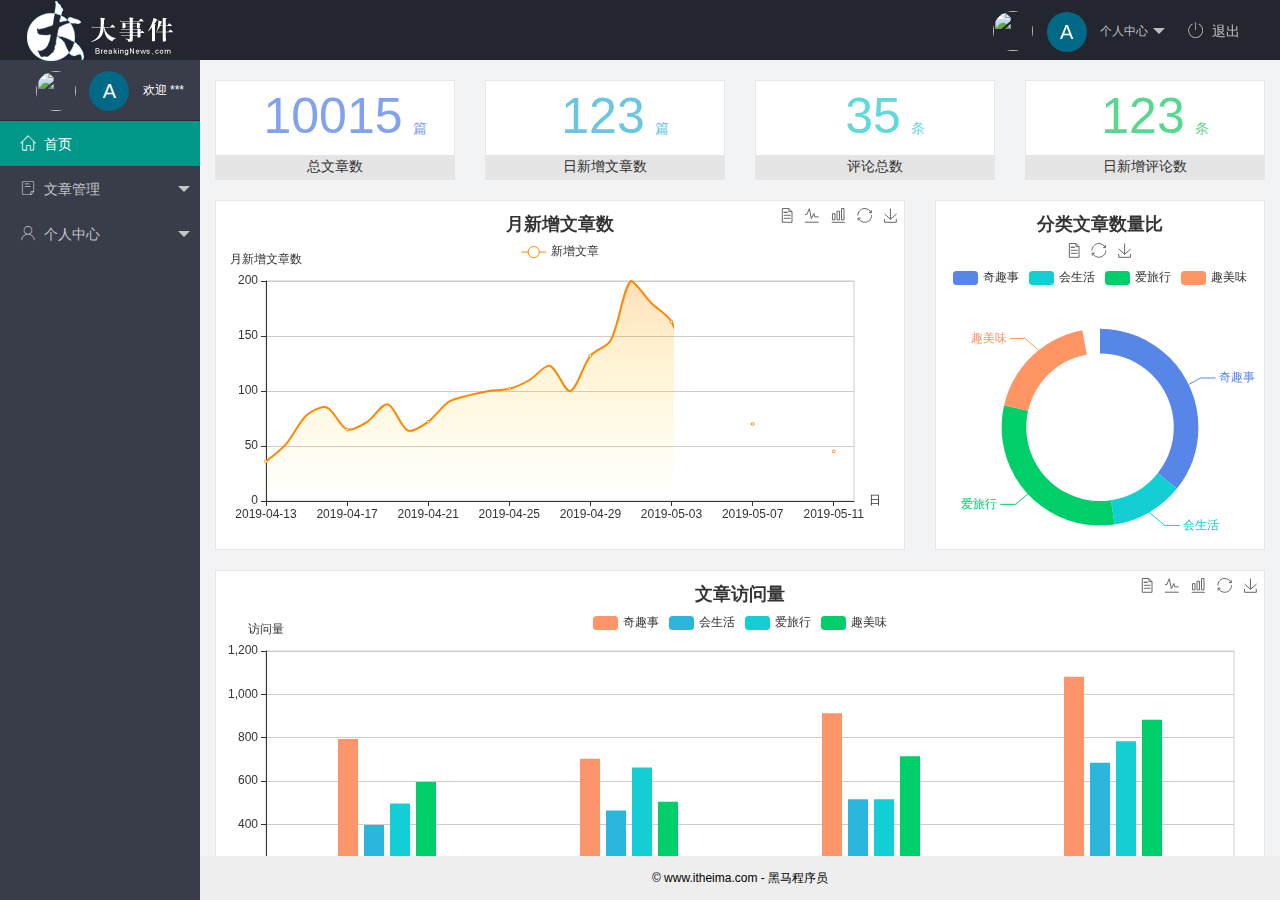
==== commit 7f39dae2: "完成了主页功能的开发" ====
--- a/index.html
+++ b/index.html
@@ -1,6 +1,7 @@
 <!DOCTYPE html>
 <html lang="en">
-  <head>
+
+<head>
     <meta charset="UTF-8" />
     <meta name="viewport" content="width=device-width, initial-scale=1.0" />
     <title>后台主页</title>
@@ -10,88 +11,95 @@
     <link rel="stylesheet" href="/assets/fonts/iconfont.css" />
     <!-- 导入自己的样式表 -->
     <link rel="stylesheet" href="/assets/css/index.css" />
-  </head>
-  <body class="layui-layout-body">
+</head>
+
+<body class="layui-layout-body">
     <div class="layui-layout layui-layout-admin">
-      <div class="layui-header">
-        <div class="layui-logo">
-          <img src="/assets/images/logo.png" alt="" />
+        <div class="layui-header">
+            <div class="layui-logo">
+                <img src="/assets/images/logo.png" alt="" />
+            </div>
+            <!-- 头部区域（可配合layui已有的水平导航） -->
+            <ul class="layui-nav layui-layout-right">
+                <li class="layui-nav-item">
+                    <a href="javascript:;" class="userinfo">
+                        <img src="http://t.cn/RCzsdCq" class="layui-nav-img" />
+                        <span class="text-avatar">A</span> 个人中心
+                    </a>
+                    <dl class="layui-nav-child">
+                        <dd><a href="">基本资料</a></dd>
+                        <dd><a href="">更换头像</a></dd>
+                        <dd><a href="">重置密码</a></dd>
+                    </dl>
+                </li>
+                <li class="layui-nav-item">
+                    <a href="javascript:;" id="btnLogout"><span class="iconfont icon-tuichu"></span>退出</a>
+                </li>
+            </ul>
         </div>
-        <!-- 头部区域（可配合layui已有的水平导航） -->
-        <ul class="layui-nav layui-layout-right">
-          <li class="layui-nav-item">
-            <a href="javascript:;" class="userinfo">
-              <img src="http://t.cn/RCzsdCq" class="layui-nav-img" />
-              <span class="text-avatar">A</span>
-              个人中心
-            </a>
-            <dl class="layui-nav-child">
-              <dd><a href="">基本资料</a></dd>
-              <dd><a href="">更换头像</a></dd>
-              <dd><a href="">重置密码</a></dd>
-            </dl>
-          </li>
-          <li class="layui-nav-item">
-            <a href=""><span class="iconfont icon-tuichu"></span>退出</a>
-          </li>
-        </ul>
-      </div>
 
-      <div class="layui-side layui-bg-black">
-        <div class="layui-side-scroll">
-          <div class="userinfo">
-            <img src="http://t.cn/RCzsdCq" class="layui-nav-img" />
-            <span class="text-avatar">A</span>
-            <span id="welcome">欢迎 ***</span>
-          </div>
-          <!-- 左侧导航区域（可配合layui已有的垂直导航） -->
-          <ul class="layui-nav layui-nav-tree" lay-shrink="all">
-            <li class="layui-nav-item layui-this">
-              <a href="/home/dashboard.html" target="fm"><span class="iconfont icon-home"></span>首页</a>
-            </li>
-            <li class="layui-nav-item">
-              <a class="" href="javascript:;"><span class="iconfont icon-16"></span>文章管理</a>
-              <dl class="layui-nav-child">
-                <dd>
-                  <a href="javascript:;"><i class="layui-icon layui-icon-app"></i>文章类别</a>
-                </dd>
-                <dd>
-                  <a href="javascript:;"><i class="layui-icon layui-icon-app"></i>文章列表</a>
-                </dd>
-                <dd>
-                  <a href="javascript:;"><i class="layui-icon layui-icon-app"></i>发布文章</a>
-                </dd>
-              </dl>
-            </li>
-            <li class="layui-nav-item">
-              <a href="javascript:;"><span class="iconfont icon-user"></span>个人中心</a>
-              <dl class="layui-nav-child">
-                <dd>
-                  <a href="javascript:;"><i class="layui-icon layui-icon-app"></i>基本资料</a>
-                </dd>
-                <dd>
-                  <a href="javascript:;"><i class="layui-icon layui-icon-app"></i>更换头像</a>
-                </dd>
-                <dd>
-                  <a href="javascript:;"><i class="layui-icon layui-icon-app"></i>重置密码</a>
-                </dd>
-              </dl>
-            </li>
-          </ul>
+        <div class="layui-side layui-bg-black">
+            <div class="layui-side-scroll">
+                <div class="userinfo">
+                    <img src="http://t.cn/RCzsdCq" class="layui-nav-img" />
+                    <span class="text-avatar">A</span>
+                    <span id="welcome">欢迎 ***</span>
+                </div>
+                <!-- 左侧导航区域（可配合layui已有的垂直导航） -->
+                <ul class="layui-nav layui-nav-tree" lay-shrink="all">
+                    <li class="layui-nav-item layui-this">
+                        <a href="/home/dashboard.html" target="fm"><span class="iconfont icon-home"></span>首页</a>
+                    </li>
+                    <li class="layui-nav-item">
+                        <a class="" href="javascript:;"><span class="iconfont icon-16"></span>文章管理</a>
+                        <dl class="layui-nav-child">
+                            <dd>
+                                <a href="javascript:;"><i class="layui-icon layui-icon-app"></i>文章类别</a>
+                            </dd>
+                            <dd>
+                                <a href="javascript:;"><i class="layui-icon layui-icon-app"></i>文章列表</a>
+                            </dd>
+                            <dd>
+                                <a href="javascript:;"><i class="layui-icon layui-icon-app"></i>发布文章</a>
+                            </dd>
+                        </dl>
+                    </li>
+                    <li class="layui-nav-item">
+                        <a href="javascript:;"><span class="iconfont icon-user"></span>个人中心</a>
+                        <dl class="layui-nav-child">
+                            <dd>
+                                <a href="javascript:;"><i class="layui-icon layui-icon-app"></i>基本资料</a>
+                            </dd>
+                            <dd>
+                                <a href="javascript:;"><i class="layui-icon layui-icon-app"></i>更换头像</a>
+                            </dd>
+                            <dd>
+                                <a href="javascript:;"><i class="layui-icon layui-icon-app"></i>重置密码</a>
+                            </dd>
+                        </dl>
+                    </li>
+                </ul>
+            </div>
         </div>
-      </div>
 
-      <div class="layui-body">
-        <!-- 内容主体区域 -->
-        <iframe name="fm" src="/home/dashboard.html" frameborder="0"></iframe>
-      </div>
+        <div class="layui-body">
+            <!-- 内容主体区域 -->
+            <iframe name="fm" src="/home/dashboard.html" frameborder="0"></iframe>
+        </div>
 
-      <div class="layui-footer">
-        <!-- 底部固定区域 -->
-        © www.itheima.com - 黑马程序员
-      </div>
+        <div class="layui-footer">
+            <!-- 底部固定区域 -->
+            © www.itheima.com - 黑马程序员
+        </div>
     </div>
     <!-- 导入 layui 的JS文件 -->
     <script src="/assets/lib/layui/layui.all.js"></script>
-  </body>
-</html>
+    <!-- 导入jq -->
+    <script src="/assets/lib/jquery.js"></script>
+    <!-- 导入自己封装的 baseAPI文件 -->
+    <script src="/assets/js/baseAPI.js"></script>
+    <!-- 导入自己的js文件 -->
+    <script src="assets/js/index.js"></script>
+</body>
+
+</html>--- a/assets/css/index.css
+++ b/assets/css/index.css
@@ -1,58 +1,63 @@
 .layui-footer {
-  text-align: center;
-  font-size: 12px;
+    text-align: center;
+    font-size: 12px;
 }
 
 .iconfont {
-  margin-right: 8px;
+    margin-right: 8px;
 }
 
 .layui-icon {
-  margin-right: 8px;
-  margin-left: 20px;
+    margin-right: 8px;
+    margin-left: 20px;
 }
 
 iframe {
-  width: 100%;
-  height: 100%;
+    width: 100%;
+    height: 100%;
 }
 
 .layui-body {
-  overflow: hidden;
+    overflow: hidden;
 }
 
 a {
-  transition: none !important;
+    transition: none !important;
 }
 
 .userinfo {
-  height: 60px;
-  line-height: 60px;
-  text-align: center;
-  font-size: 12px;
-  user-select: none;
+    height: 60px;
+    line-height: 60px;
+    text-align: center;
+    font-size: 12px;
+    user-select: none;
+}
+
+.layui-nav-img {
+    width: 40px;
+    height: 40px;
 }
 
 .layui-side-scroll .userinfo {
-  border-bottom: 1px solid #282b33;
+    border-bottom: 1px solid #282b33;
 }
 
 .layui-nav-img {
-  width: 40px;
-  height: 40px;
+    width: 40px;
+    height: 40px;
 }
 
 .text-avatar {
-  display: inline-block;
-  width: 40px;
-  height: 40px;
-  background-color: #009688;
-  border-radius: 50%;
-  line-height: 40px;
-  text-align: center;
-  font-size: 20px;
-  color: #fff;
-  position: relative;
-  top: 4px;
-  margin-right: 10px;
-}
+    display: inline-block;
+    width: 40px;
+    height: 40px;
+    background-color: #006988;
+    border-radius: 50%;
+    line-height: 40px;
+    text-align: center;
+    font-size: 20px;
+    color: #fff;
+    position: relative;
+    top: 4px;
+    margin-right: 10px;
+}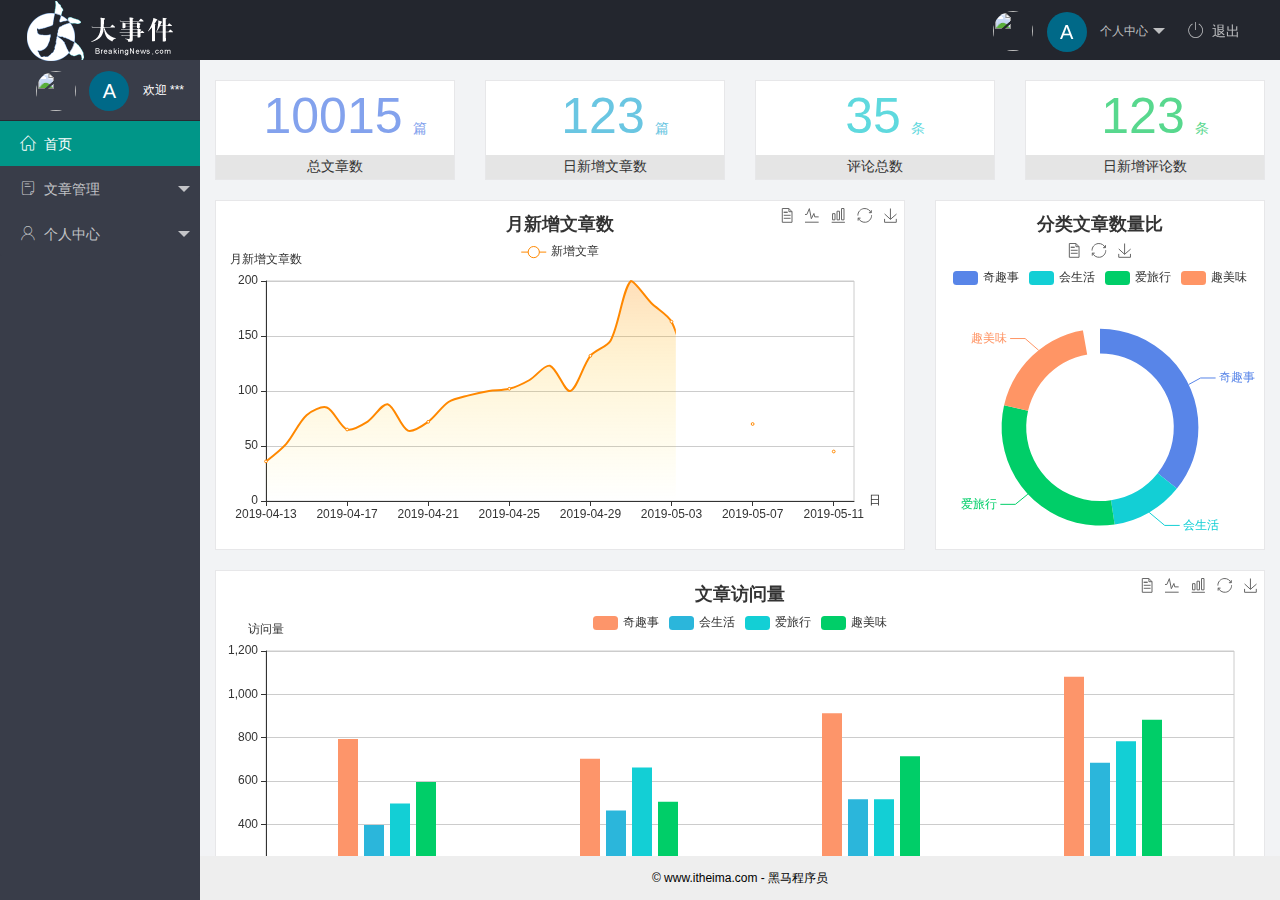
==== commit e04ee18b: "完成个人中心功能的开发" ====
--- a/index.html
+++ b/index.html
@@ -27,9 +27,9 @@
                         <span class="text-avatar">A</span> 个人中心
                     </a>
                     <dl class="layui-nav-child">
-                        <dd><a href="">基本资料</a></dd>
-                        <dd><a href="">更换头像</a></dd>
-                        <dd><a href="">重置密码</a></dd>
+                        <dd><a href="/user/user_info.html" target="fm">基本资料</a></dd>
+                        <dd><a href="/user/user_avatar.html" target="fm">更换头像</a></dd>
+                        <dd><a href="/user/user_pwd.html" target="fm">重置密码</a></dd>
                     </dl>
                 </li>
                 <li class="layui-nav-item">
@@ -68,13 +68,13 @@
                         <a href="javascript:;"><span class="iconfont icon-user"></span>个人中心</a>
                         <dl class="layui-nav-child">
                             <dd>
-                                <a href="javascript:;"><i class="layui-icon layui-icon-app"></i>基本资料</a>
+                                <a href="user/user_info.html" target="fm"><i class="layui-icon layui-icon-app "></i>基本资料</a>
                             </dd>
                             <dd>
-                                <a href="javascript:;"><i class="layui-icon layui-icon-app"></i>更换头像</a>
+                                <a href="user/user_avatar.html" target="fm"><i class="layui-icon layui-icon-app "></i>更换头像</a>
                             </dd>
                             <dd>
-                                <a href="javascript:;"><i class="layui-icon layui-icon-app"></i>重置密码</a>
+                                <a href="user/user_pwd.html" target="fm"><i class="layui-icon layui-icon-app "></i>重置密码</a>
                             </dd>
                         </dl>
                     </li>
@@ -82,24 +82,24 @@
             </div>
         </div>
 
-        <div class="layui-body">
+        <div class="layui-body ">
             <!-- 内容主体区域 -->
-            <iframe name="fm" src="/home/dashboard.html" frameborder="0"></iframe>
+            <iframe name="fm" src="/home/dashboard.html " frameborder="0 "></iframe>
         </div>
 
-        <div class="layui-footer">
+        <div class="layui-footer ">
             <!-- 底部固定区域 -->
             © www.itheima.com - 黑马程序员
         </div>
     </div>
     <!-- 导入 layui 的JS文件 -->
-    <script src="/assets/lib/layui/layui.all.js"></script>
+    <script src="/assets/lib/layui/layui.all.js "></script>
     <!-- 导入jq -->
-    <script src="/assets/lib/jquery.js"></script>
+    <script src="/assets/lib/jquery.js "></script>
     <!-- 导入自己封装的 baseAPI文件 -->
-    <script src="/assets/js/baseAPI.js"></script>
+    <script src="/assets/js/baseAPI.js "></script>
     <!-- 导入自己的js文件 -->
-    <script src="assets/js/index.js"></script>
+    <script src="assets/js/index.js "></script>
 </body>
 
 </html>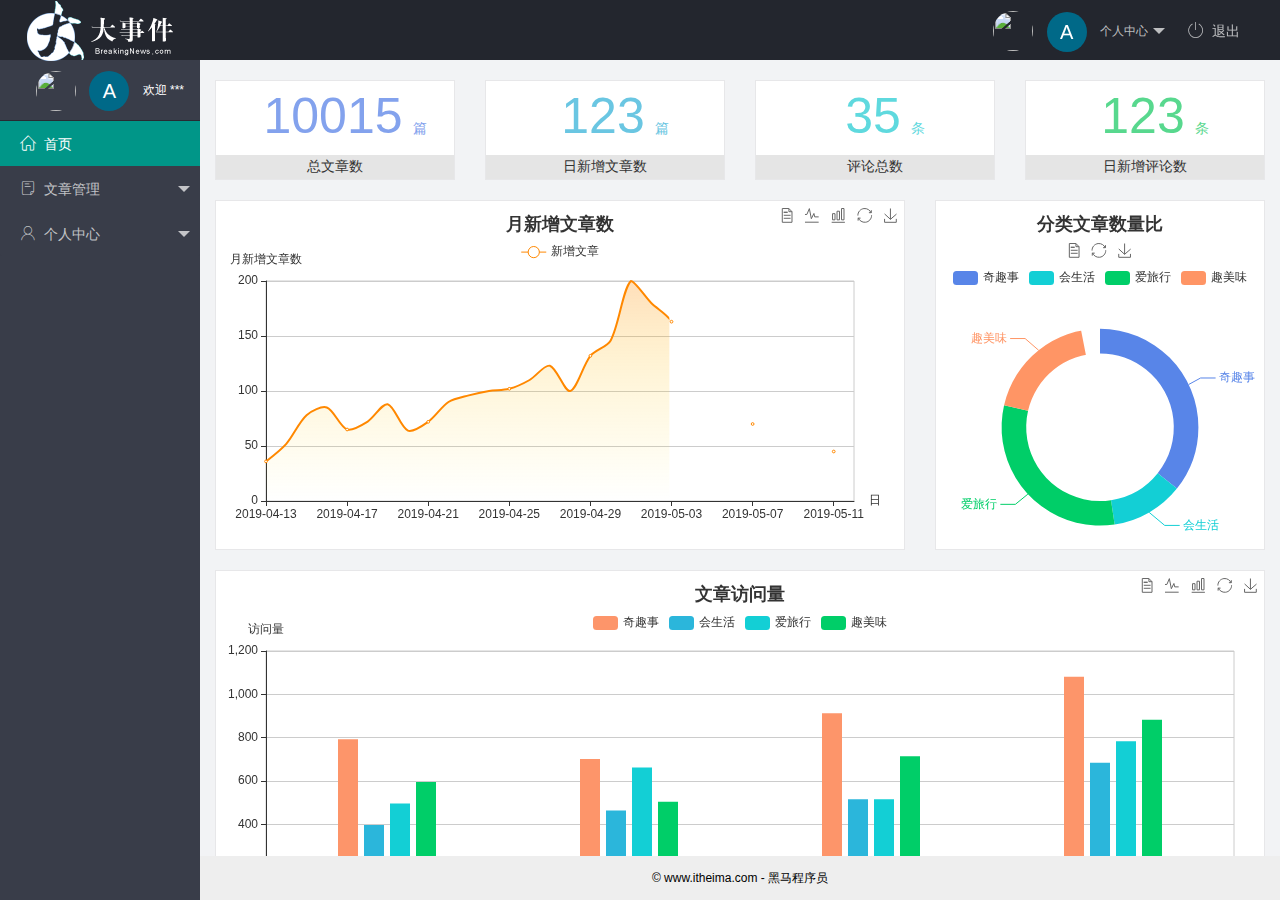
==== commit e92f0d52: "完成文章管相关功能的开发" ====
--- a/index.html
+++ b/index.html
@@ -54,27 +54,27 @@
                         <a class="" href="javascript:;"><span class="iconfont icon-16"></span>文章管理</a>
                         <dl class="layui-nav-child">
                             <dd>
-                                <a href="javascript:;"><i class="layui-icon layui-icon-app"></i>文章类别</a>
+                                <a href="/article/art_cate.html" target="fm"><i class="layui-icon layui-icon-app"></i>文章类别</a>
                             </dd>
                             <dd>
-                                <a href="javascript:;"><i class="layui-icon layui-icon-app"></i>文章列表</a>
+                                <a href="/article/art_list.html" target="fm"><i class="layui-icon layui-icon-app"></i>文章列表</a>
                             </dd>
                             <dd>
-                                <a href="javascript:;"><i class="layui-icon layui-icon-app"></i>发布文章</a>
+                                <a href="/article/art_pub.html" target="fm"><i class=" layui-icon layui-icon-app "></i>发布文章</a>
                             </dd>
                         </dl>
                     </li>
-                    <li class="layui-nav-item">
-                        <a href="javascript:;"><span class="iconfont icon-user"></span>个人中心</a>
-                        <dl class="layui-nav-child">
+                    <li class="layui-nav-item ">
+                        <a href="javascript:; "><span class="iconfont icon-user "></span>个人中心</a>
+                        <dl class="layui-nav-child ">
                             <dd>
-                                <a href="user/user_info.html" target="fm"><i class="layui-icon layui-icon-app "></i>基本资料</a>
+                                <a href="user/user_info.html " target="fm "><i class="layui-icon layui-icon-app "></i>基本资料</a>
                             </dd>
                             <dd>
-                                <a href="user/user_avatar.html" target="fm"><i class="layui-icon layui-icon-app "></i>更换头像</a>
+                                <a href="user/user_avatar.html " target="fm "><i class="layui-icon layui-icon-app "></i>更换头像</a>
                             </dd>
                             <dd>
-                                <a href="user/user_pwd.html" target="fm"><i class="layui-icon layui-icon-app "></i>重置密码</a>
+                                <a href="user/user_pwd.html " target="fm "><i class="layui-icon layui-icon-app "></i>重置密码</a>
                             </dd>
                         </dl>
                     </li>
